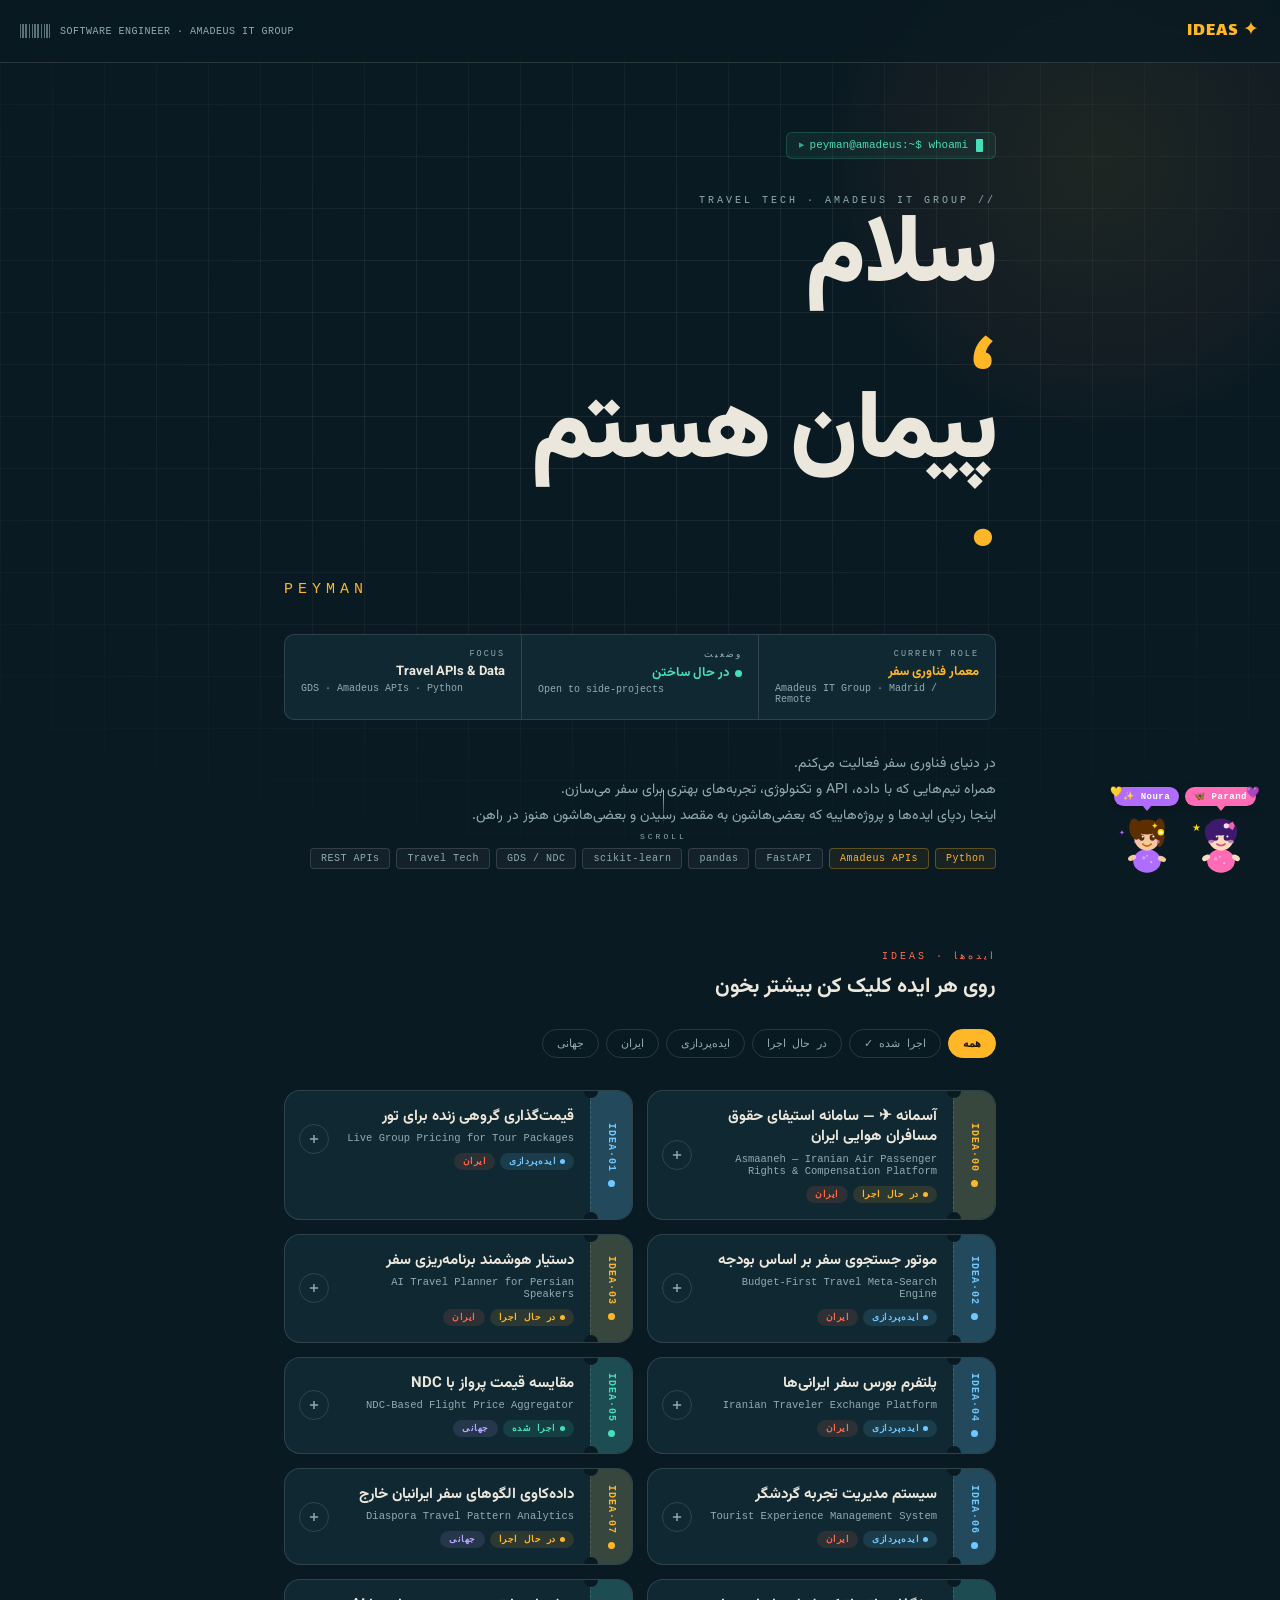
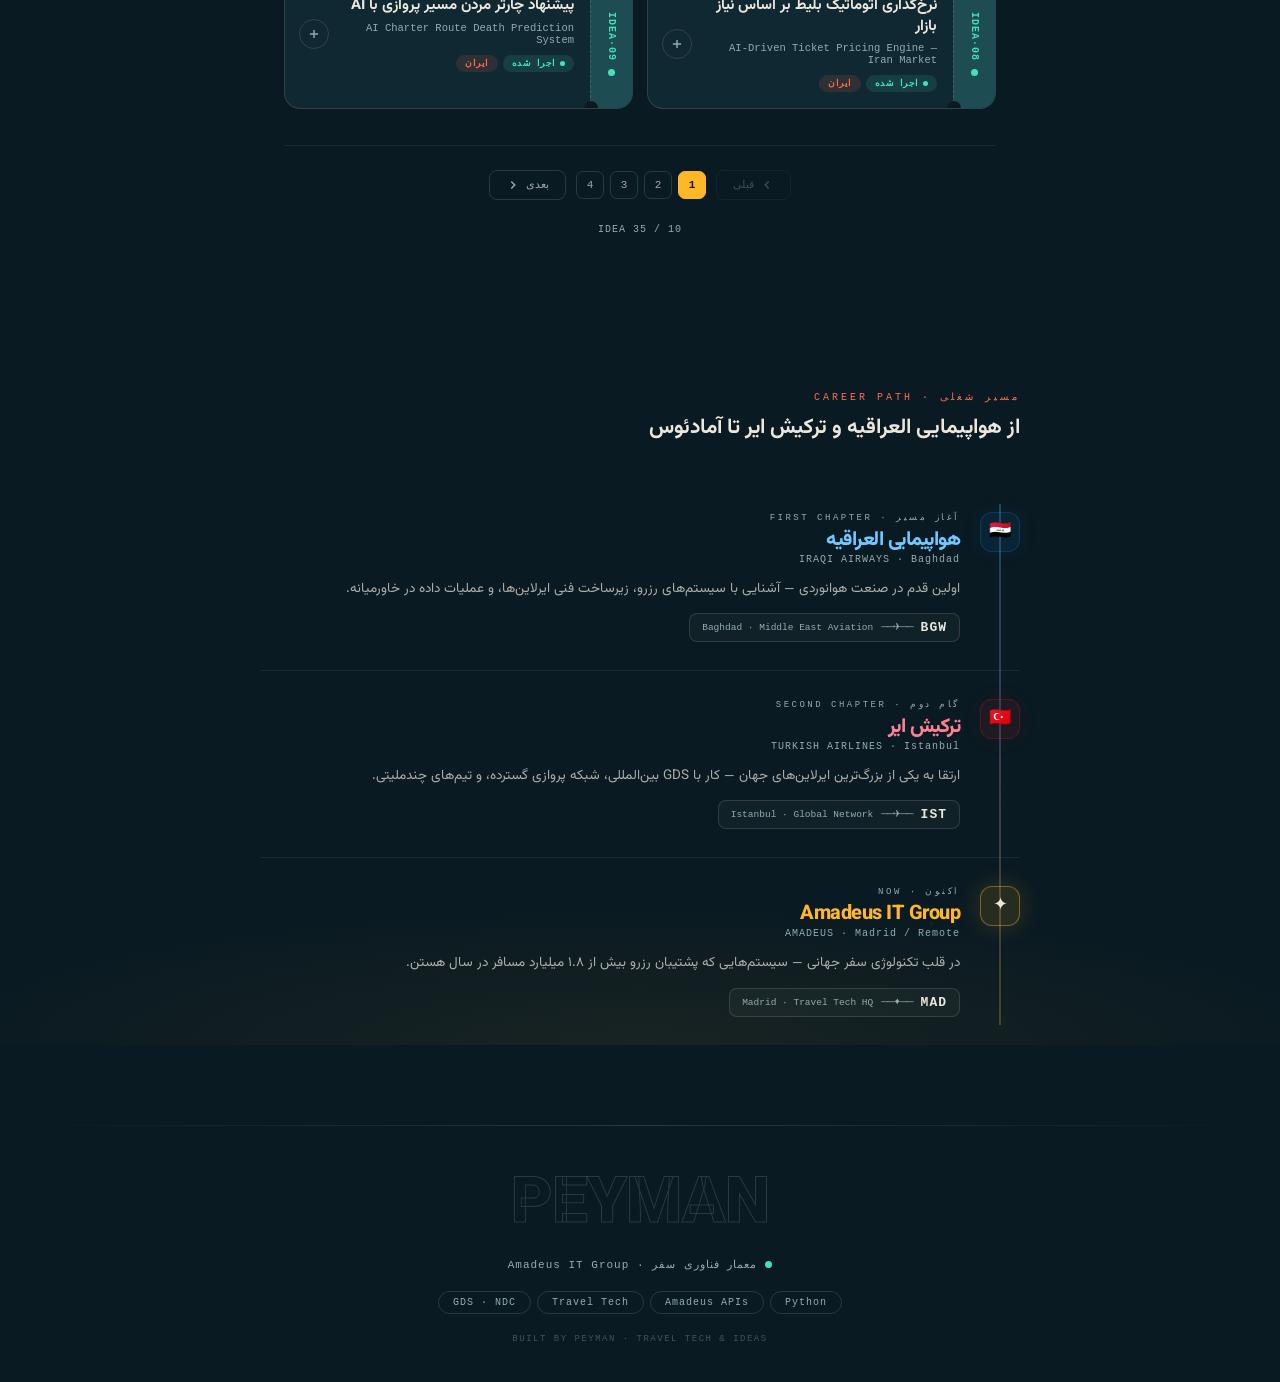
==== index.html @ 19559817 "Update index.html" ====
<!DOCTYPE html>
<html lang="fa" dir="rtl">
<head>
<meta charset="UTF-8">
<meta name="viewport" content="width=device-width, initial-scale=1.0">
<title>سلام ؛ پیمان هستم</title>
<link rel="preconnect" href="https://fonts.bunny.net">
<link href="https://fonts.bunny.net/css?family=vazirmatn:300,400,500,600,700,800,900|lalezar:400|jetbrains-mono:400,500,600,700" rel="stylesheet">
<style>
  *, *::before, *::after { box-sizing: border-box; margin: 0; padding: 0; }

  :root {
    --ink:        #0A1A22;
    --ink-2:      #102832;
    --ink-3:      #163542;
    --paper:      #F2ECDC;
    --paper-ink:  #1C2A22;
    --amber:      #FFB627;
    --coral:      #FF6B4A;
    --mint:       #46E0B8;
    --sky:        #6FC8FF;
    --lavender:   #B9A6FF;
    --text:       #ECE7DC;
    --muted:      #92ABB2;
    --line:       rgba(236,231,220,0.14);
    --line-soft:  rgba(236,231,220,0.07);
  }

  html { scroll-behavior: smooth; }
  body {
    background: var(--ink);
    color: var(--text);
    font-family: 'Vazirmatn', Tahoma, 'Segoe UI', sans-serif;
    min-height: 100vh;
    overflow-x: hidden;
  }
  ::selection { background: var(--amber); color: #1C1300; }
  :focus-visible { outline: 2px solid var(--amber); outline-offset: 3px; border-radius: 4px; }

  .mono { font-family: 'JetBrains Mono', monospace; direction: ltr; unicode-bidi: isolate; }
  .wrap { max-width: 760px; margin: 0 auto; }

  /* NAV */
  nav {
    position: fixed; top: 0; left: 0; right: 0; z-index: 100;
    padding: 16px 20px;
    display: flex; justify-content: space-between; align-items: center;
    background: rgba(10,26,34,0.82);
    backdrop-filter: blur(14px);
    border-bottom: 1px solid var(--line);
  }
  .nav-logo {
    font-family: 'Lalezar', sans-serif; font-size: 19px; letter-spacing: 1px;
    color: var(--amber); display: flex; align-items: center; gap: 8px;
  }
  .nav-right { display: flex; align-items: center; gap: 10px; }
  .nav-role { font-family: 'JetBrains Mono', monospace; font-size: 10px; color: var(--muted); letter-spacing: 0.5px; direction: ltr; }
  .barcode {
    width: 30px; height: 14px;
    background-image: repeating-linear-gradient(90deg,
      var(--muted) 0 1px, transparent 1px 2px,
      var(--muted) 2px 4px, transparent 4px 5px,
      var(--muted) 5px 7px, transparent 7px 9px,
      var(--muted) 9px 10px, transparent 10px 12px);
    opacity: 0.6;
  }

  /* HERO */
  .hero {
    padding: 100px 20px 0; position: relative; overflow: hidden;
    min-height: 100vh; display: flex; align-items: center;
  }
  .hero::before {
    content: ''; position: absolute; inset: 0;
    background-image: linear-gradient(var(--line-soft) 1px, transparent 1px), linear-gradient(90deg, var(--line-soft) 1px, transparent 1px);
    background-size: 52px 52px;
    mask-image: radial-gradient(ellipse 80% 60% at 50% 40%, black 30%, transparent 100%);
    pointer-events: none;
  }
  .hero::after {
    content: ''; position: absolute; top: -120px; right: -100px;
    width: 560px; height: 560px; border-radius: 50%;
    background: radial-gradient(circle, rgba(255,182,39,0.08) 0%, rgba(255,107,74,0.04) 50%, transparent 70%);
    pointer-events: none;
  }
  .hero-inner { position: relative; z-index: 1; width: 100%; padding-bottom: 80px; }

  .hero-terminal {
    display: inline-flex; align-items: center; gap: 8px;
    background: rgba(70,224,184,0.07); border: 1px solid rgba(70,224,184,0.2);
    border-radius: 6px; padding: 6px 12px; margin-bottom: 36px;
    opacity: 0; animation: fade-up 0.4s ease forwards 0.05s;
  }
  .hero-terminal-prompt { font-family: 'JetBrains Mono', monospace; font-size: 11px; color: var(--mint); direction: ltr; display: flex; align-items: center; gap: 6px; }
  .hero-terminal-prompt::before { content: '▶'; font-size: 7px; opacity: 0.7; }
  .hero-terminal-cursor { display: inline-block; width: 7px; height: 13px; background: var(--mint); border-radius: 1px; animation: blink 1s step-end infinite; vertical-align: middle; margin-inline-start: 2px; }

  .hero-name-block { margin-bottom: 10px; }
  .hero-name-label { font-family: 'JetBrains Mono', monospace; font-size: 10px; letter-spacing: 3px; color: var(--muted); text-transform: uppercase; margin-bottom: 8px; opacity: 0; animation: fade-up 0.4s ease forwards 0.1s; }
  .hero-name { font-size: clamp(52px, 14vw, 96px); font-weight: 900; line-height: 0.92; letter-spacing: -2px; color: var(--text); overflow: visible; pointer-events: none; }
  .hero-name-line { display: block; overflow: hidden; pointer-events: none; }
  .hero-name-line span { display: block; opacity: 0; transform: translateY(100%); animation: slide-up 0.65s cubic-bezier(0.16,1,0.3,1) forwards; pointer-events: none; }
  .hero-name-line:nth-child(1) span { animation-delay: 0.18s; }
  .hero-name-en { font-family: 'JetBrains Mono', monospace; font-size: clamp(11px, 2.5vw, 15px); letter-spacing: 5px; color: var(--amber); text-transform: uppercase; direction: ltr; margin-top: 14px; opacity: 0; animation: fade-up 0.5s ease forwards 0.45s; }

  .hero-role-strip {
    display: flex; align-items: stretch; gap: 0; margin: 36px 0 32px;
    border: 1px solid var(--line); border-radius: 10px; background: var(--ink-2); overflow: hidden;
    opacity: 0; animation: fade-up 0.5s ease forwards 0.55s;
  }
  .hero-role-cell { flex: 1; padding: 14px 16px; border-inline-end: 1px solid var(--line); min-width: 0; }
  .hero-role-cell:last-child { border-inline-end: none; }
  .hero-cell-label { font-family: 'JetBrains Mono', monospace; font-size: 8.5px; letter-spacing: 2px; color: var(--muted); text-transform: uppercase; margin-bottom: 5px; }
  .hero-cell-value { font-size: 13px; font-weight: 700; color: var(--text); line-height: 1.3; }
  .hero-cell-value.amber { color: var(--amber); }
  .hero-cell-value.mint { color: var(--mint); display: flex; align-items: center; gap: 6px; }
  .hero-cell-sub { font-family: 'JetBrains Mono', monospace; font-size: 10px; color: var(--muted); margin-top: 2px; direction: ltr; }

  .status-dot-live { display: inline-block; width: 7px; height: 7px; border-radius: 50%; background: var(--mint); flex-shrink: 0; }
  .status-dot-pulse { animation: blink 1.3s ease infinite; }

  .hero-bottom-row { display: flex; align-items: flex-end; gap: 20px; flex-wrap: wrap; opacity: 0; animation: fade-up 0.5s ease forwards 0.7s; }
  .hero-desc { flex: 1; min-width: 200px; font-size: 14px; color: var(--muted); line-height: 1.85; }
  .hero-desc strong { color: var(--text); font-weight: 600; }

  .hero-chips { display: flex; flex-wrap: wrap; gap: 6px; margin-top: 18px; opacity: 0; animation: fade-up 0.5s ease forwards 0.85s; }
  .hero-chip { font-family: 'JetBrains Mono', monospace; font-size: 10px; padding: 4px 10px; border-radius: 4px; background: rgba(255,255,255,0.04); border: 1px solid var(--line); color: var(--muted); letter-spacing: 0.5px; transition: border-color 0.2s, color 0.2s; }
  .hero-chip:hover { border-color: var(--amber); color: var(--amber); }
  .hero-chip.hi { border-color: rgba(255,182,39,0.3); color: var(--amber); background: rgba(255,182,39,0.06); }

  .hero-scroll-hint { position: absolute; bottom: 28px; left: 50%; transform: translateX(-50%); display: flex; flex-direction: column; align-items: center; gap: 6px; opacity: 0; animation: fade-up 0.5s ease forwards 1.1s; }
  .hero-scroll-line { width: 1px; height: 36px; background: linear-gradient(180deg, var(--amber), transparent); animation: scroll-pulse 2s ease infinite; }
  @keyframes scroll-pulse { 0%, 100% { opacity: 0.3; transform: scaleY(1); } 50% { opacity: 1; transform: scaleY(1.1); } }
  .hero-scroll-label { font-family: 'JetBrains Mono', monospace; font-size: 8px; letter-spacing: 3px; color: var(--muted); writing-mode: horizontal-tb; text-transform: uppercase; }

  @keyframes slide-up { to { opacity: 1; transform: translateY(0); } }
  @keyframes fade-up { from { opacity: 0; transform: translateY(10px); } to { opacity: 1; transform: translateY(0); } }
  @keyframes blink { 0%,100% { opacity: 1; } 50% { opacity: 0.25; } }

  /* PARAND & NOURA CHARACTERS */
  .girls-row {
    display: inline-flex; align-items: flex-end; gap: 6px;
    position: fixed;
    top: 70px; left: 24px;
    pointer-events: all;
    z-index: 200;
  }
  .girl-char {
    display: flex; flex-direction: column; align-items: center;
    position: relative; cursor: pointer; user-select: none;
    pointer-events: all;
  }
  .girl-name-tag {
    font-family: 'JetBrains Mono', monospace; font-size: 9px; font-weight: 700;
    color: #fff; padding: 4px 9px; border-radius: 12px;
    margin-bottom: 6px; letter-spacing: 0.5px;
    position: relative; white-space: nowrap;
    opacity: 1;
    box-shadow: 0 2px 8px rgba(0,0,0,0.25);
  }
  /* tail of bubble */
  .girl-name-tag::after {
    content: ''; position: absolute; bottom: -5px; left: 50%; transform: translateX(-50%);
    border-left: 5px solid transparent;
    border-right: 5px solid transparent;
  }
  .girl-char.parand .girl-name-tag { background: #FF6BB5; }
  .girl-char.parand .girl-name-tag::after { border-top: 6px solid #FF6BB5; }
  .girl-char.noura .girl-name-tag { background: #B06BFF; }
  .girl-char.noura .girl-name-tag::after { border-top: 6px solid #B06BFF; }

  .girl-svg { width: 64px; height: 64px; }

  /* Parand bounces gently */
  @keyframes parand-bounce {
    0%,100% { transform: translateY(0) rotate(-2deg); }
    50% { transform: translateY(-6px) rotate(2deg); }
  }
  /* Noura sways */
  @keyframes noura-sway {
    0%,100% { transform: translateY(0) rotate(2deg); }
    50% { transform: translateY(-4px) rotate(-3deg); }
  }
  /* hair ribbon wiggle */
  @keyframes ribbon-wave {
    0%,100% { transform: rotate(-5deg); }
    50% { transform: rotate(8deg); }
  }
  /* star twinkle */
  @keyframes star-pop {
    0%,100% { opacity: 0.6; transform: scale(1); }
    50% { opacity: 1; transform: scale(1.4); }
  }
  /* heart float */
  @keyframes heart-float {
    0% { opacity: 0; transform: translateY(0) scale(0.5); }
    40% { opacity: 1; transform: translateY(-14px) scale(1); }
    100% { opacity: 0; transform: translateY(-26px) scale(0.7); }
  }

  .parand-body { animation: parand-bounce 2.2s ease-in-out infinite; }
  .noura-body { animation: noura-sway 2.8s ease-in-out infinite 0.4s; }
  .girl-ribbon { transform-origin: 50% 100%; animation: ribbon-wave 1.8s ease-in-out infinite; }
  .girl-star { animation: star-pop 1.6s ease-in-out infinite; }
  .girl-star2 { animation: star-pop 1.6s ease-in-out infinite 0.8s; }

  .heart-float {
    position: absolute; top: -2px; right: -4px;
    font-size: 11px; animation: heart-float 2.5s ease-in-out infinite;
    pointer-events: none;
  }
  .heart-float2 {
    position: absolute; top: -2px; left: -4px;
    font-size: 10px; animation: heart-float 2.5s ease-in-out infinite 1.2s;
    pointer-events: none;
  }

  /* IDEAS SECTION */
  .ideas-section { padding: 50px 20px 70px; }
  .section-header { margin-bottom: 26px; }
  .section-eyebrow { font-family: 'JetBrains Mono', monospace; font-size: 10px; letter-spacing: 3px; color: var(--coral); text-transform: uppercase; margin-bottom: 8px; }
  .section-title { font-size: 21px; font-weight: 700; }

  .filter-tabs { display: flex; gap: 7px; margin-bottom: 26px; overflow-x: auto; padding-bottom: 6px; scrollbar-width: none; }
  .filter-tabs::-webkit-scrollbar { display: none; }
  .filter-tab { font-family: 'JetBrains Mono', monospace; font-size: 11px; padding: 7px 14px; border-radius: 100px; border: 1px solid var(--line); color: var(--muted); background: transparent; cursor: pointer; white-space: nowrap; transition: all 0.2s ease; }
  .filter-tab:hover { border-color: var(--amber); color: var(--text); }
  .filter-tab.active { background: var(--amber); border-color: var(--amber); color: #1C1300; font-weight: 600; }
  .filter-tab[data-filter="live"].active { background: var(--mint); border-color: var(--mint); color: #06251D; }
  .filter-tab[data-filter="wip"].active { background: var(--amber); border-color: var(--amber); color: #1C1300; }
  .filter-tab[data-filter="idea"].active { background: var(--sky); border-color: var(--sky); color: #07212F; }
  .filter-tab[data-filter="iran"].active { background: var(--coral); border-color: var(--coral); color: #2A0D04; }
  .filter-tab[data-filter="global"].active { background: var(--lavender); border-color: var(--lavender); color: #1C1233; }

  .ideas-list { display: flex; flex-direction: column; gap: 14px; }

  /* Boarding-pass idea card */
  .idea-card {
    --status-color: var(--sky);
    display: flex; background: var(--ink-2); border: 1px solid var(--line);
    border-radius: 16px; overflow: hidden;
    transition: border-color 0.25s ease, transform 0.25s ease, box-shadow 0.25s ease;
  }
  .idea-card[data-status="live"] { --status-color: var(--mint); }
  .idea-card[data-status="wip"]  { --status-color: var(--amber); }
  .idea-card[data-status="idea"] { --status-color: var(--sky); }
  .idea-card:hover { border-color: var(--status-color); transform: translateY(-2px); box-shadow: 0 10px 28px -14px rgba(0,0,0,0.55); }
  .idea-card.open { border-color: var(--status-color); }

  .idea-stub {
    flex: 0 0 42px;
    background: color-mix(in srgb, var(--status-color) 14%, var(--ink-3));
    display: flex; flex-direction: column; align-items: center; justify-content: center; gap: 8px;
    position: relative; border-inline-end: 1px dashed var(--line);
  }
  .idea-stub::before, .idea-stub::after {
    content: ""; position: absolute; inset-inline-end: -7px; width: 14px; height: 14px;
    background: var(--ink); border-radius: 50%;
  }
  .idea-stub::before { top: -7px; }
  .idea-stub::after { bottom: -7px; }
  .stub-code { font-family: 'JetBrains Mono', monospace; font-size: 10px; font-weight: 600; color: var(--status-color); writing-mode: vertical-rl; text-orientation: mixed; letter-spacing: 1px; }
  .stub-dot { width: 7px; height: 7px; border-radius: 50%; background: var(--status-color); flex-shrink: 0; }
  .stub-dot.pulse { animation: blink 1.2s ease infinite; }

  .idea-main { flex: 1; min-width: 0; }
  .idea-header { padding: 16px 16px 16px 14px; display: flex; align-items: center; gap: 12px; cursor: pointer; user-select: none; }
  .idea-meta { flex: 1; min-width: 0; }
  .idea-title { font-size: 15px; font-weight: 700; line-height: 1.35; margin-bottom: 5px; }
  .idea-title-en { font-family: 'JetBrains Mono', monospace; font-size: 10.5px; color: var(--muted); }
  .idea-badges { display: flex; flex-wrap: wrap; gap: 5px; margin-top: 9px; }

  .badge { display: inline-flex; align-items: center; gap: 4px; font-family: 'JetBrains Mono', monospace; font-size: 9px; letter-spacing: 0.5px; padding: 3px 9px; border-radius: 100px; font-weight: 600; text-transform: uppercase; }
  .badge-dot { width: 5px; height: 5px; border-radius: 50%; display: inline-block; }
  .badge-live { background: rgba(70,224,184,0.12); color: var(--mint); }
  .badge-live .badge-dot { background: var(--mint); }
  .badge-wip { background: rgba(255,182,39,0.12); color: var(--amber); }
  .badge-wip .badge-dot { background: var(--amber); animation: blink 1s ease infinite; }
  .badge-idea { background: rgba(111,200,255,0.12); color: var(--sky); }
  .badge-idea .badge-dot { background: var(--sky); }
  .badge-iran { background: rgba(255,107,74,0.12); color: var(--coral); }
  .badge-global { background: rgba(185,166,255,0.12); color: var(--lavender); }
  .badge-amadeus { background: rgba(255,182,39,0.12); color: var(--amber); }
  .badge-turkish { background: rgba(255,128,149,0.12); color: #FF8095; }
  .badge-research { background: rgba(70,224,184,0.10); color: var(--mint); }

  .idea-toggle { width: 30px; height: 30px; border-radius: 50%; border: 1px solid var(--line); display: flex; align-items: center; justify-content: center; flex-shrink: 0; transition: all 0.3s ease; color: var(--muted); }
  .idea-card.open .idea-toggle { background: var(--status-color); border-color: var(--status-color); color: #0A1A22; transform: rotate(45deg); }
  .idea-toggle svg { width: 14px; height: 14px; }

  .idea-body { display: grid; grid-template-rows: 0fr; transition: grid-template-rows 0.4s cubic-bezier(0.16,1,0.3,1); }
  .idea-body.open { grid-template-rows: 1fr; }
  .idea-body-inner { overflow: hidden; min-height: 0; padding: 0 16px 0 14px; }
  .idea-body.open .idea-body-inner { padding-bottom: 20px; padding-top: 16px; border-top: 1px solid var(--line-soft); }
  .idea-body-text { font-size: 13.5px; line-height: 1.85; color: rgba(236,231,220,0.82); margin-bottom: 13px; }
  .idea-body-en { font-family: 'JetBrains Mono', monospace; font-size: 11.5px; color: var(--muted); line-height: 1.7; padding-top: 12px; border-top: 1px solid var(--line-soft); direction: ltr; text-align: left; }

  /* PAGINATION */
  .pagination-wrap {
    display: flex; align-items: center; justify-content: center;
    gap: 10px; margin-top: 36px; padding-top: 24px;
    border-top: 1px solid var(--line-soft);
  }
  .page-info {
    font-family: 'JetBrains Mono', monospace; font-size: 11px; color: var(--muted);
    padding: 0 8px;
  }
  .page-btn {
    font-family: 'JetBrains Mono', monospace; font-size: 11px;
    padding: 7px 16px; border-radius: 8px; border: 1px solid var(--line);
    color: var(--muted); background: transparent; cursor: pointer;
    transition: all 0.2s ease; display: flex; align-items: center; gap: 6px;
  }
  .page-btn:hover:not(:disabled) { border-color: var(--amber); color: var(--amber); }
  .page-btn:disabled { opacity: 0.35; cursor: not-allowed; }
  .page-dots {
    display: flex; gap: 6px; align-items: center;
  }
  .page-dot {
    width: 28px; height: 28px; border-radius: 7px; border: 1px solid var(--line);
    background: transparent; color: var(--muted);
    font-family: 'JetBrains Mono', monospace; font-size: 11px;
    cursor: pointer; transition: all 0.2s ease; display: flex; align-items: center; justify-content: center;
  }
  .page-dot:hover { border-color: var(--amber); color: var(--amber); }
  .page-dot.active { background: var(--amber); border-color: var(--amber); color: #1C1300; font-weight: 700; }

  /* AMADEUS TEAM BANNER */
  .amadeus-team-banner { margin: 26px 0 0; opacity: 0; animation: fade-up 0.6s ease forwards 0.45s; }
  .amadeus-team-inner {
    display: flex; align-items: center; gap: 14px;
    background: linear-gradient(135deg, rgba(255,182,39,0.08) 0%, rgba(255,107,74,0.06) 100%);
    border: 1px solid rgba(255,182,39,0.35); border-radius: 14px; padding: 14px 18px;
    position: relative; overflow: hidden;
  }
  .amadeus-team-inner::before { content: ''; position: absolute; left: 0; top: 0; bottom: 0; width: 4px; background: linear-gradient(180deg, var(--amber) 0%, var(--coral) 100%); border-radius: 4px 0 0 4px; }
  .amadeus-team-inner::after { content: 'AMADEUS'; position: absolute; left: 50%; top: 50%; transform: translate(-50%,-50%); font-family: 'JetBrains Mono', monospace; font-size: 52px; font-weight: 700; letter-spacing: 8px; color: rgba(255,182,39,0.04); pointer-events: none; white-space: nowrap; }
  .amadeus-logo-mark { width: 38px; height: 38px; flex-shrink: 0; background: linear-gradient(135deg, var(--amber), var(--coral)); border-radius: 10px; display: flex; align-items: center; justify-content: center; font-family: 'JetBrains Mono', monospace; font-size: 14px; font-weight: 700; color: #1C1300; box-shadow: 0 4px 14px rgba(255,182,39,0.3); position: relative; z-index: 1; }
  .amadeus-team-text { flex: 1; position: relative; z-index: 1; }
  .amadeus-team-label { font-family: 'JetBrains Mono', monospace; font-size: 9px; letter-spacing: 2.5px; color: var(--amber); text-transform: uppercase; margin-bottom: 3px; }
  .amadeus-team-title { font-size: 14.5px; font-weight: 700; color: var(--text); line-height: 1.3; }
  .amadeus-team-subtitle { font-size: 11.5px; color: var(--muted); margin-top: 2px; line-height: 1.5; }
  .amadeus-team-pill { flex-shrink: 0; position: relative; z-index: 1; display: inline-flex; align-items: center; gap: 5px; background: rgba(255,182,39,0.12); border: 1px solid rgba(255,182,39,0.3); border-radius: 100px; padding: 5px 12px; font-family: 'JetBrains Mono', monospace; font-size: 9.5px; font-weight: 600; color: var(--amber); letter-spacing: 0.5px; }
  .amadeus-team-pill-dot { width: 6px; height: 6px; border-radius: 50%; background: var(--mint); animation: blink 1.4s ease infinite; }

  /* CAREER SECTION */
  .career-section { padding: 80px 20px 0; position: relative; overflow: hidden; }
  .career-section::before { content: ''; position: absolute; bottom: 0; left: -100px; right: -100px; height: 400px; background: radial-gradient(ellipse 70% 50% at 50% 100%, rgba(255,182,39,0.06) 0%, transparent 70%); pointer-events: none; }
  .career-flights { display: flex; flex-direction: column; gap: 0; position: relative; margin-top: 40px; }
  .career-flights::before { content: ''; position: absolute; right: 19px; top: 20px; bottom: 20px; width: 2px; background: linear-gradient(180deg, var(--sky) 0%, var(--lavender) 40%, var(--amber) 100%); opacity: 0.25; }
  .flight-card { display: flex; gap: 20px; align-items: flex-start; padding: 28px 0; border-bottom: 1px solid var(--line-soft); opacity: 0; transform: translateX(20px); transition: opacity 0.6s ease, transform 0.6s ease; }
  .flight-card.visible { opacity: 1; transform: translateX(0); }
  .flight-card:last-child { border-bottom: none; }
  .flight-node { width: 40px; height: 40px; border-radius: 12px; flex-shrink: 0; display: flex; align-items: center; justify-content: center; font-size: 18px; position: relative; z-index: 1; }
  .fn-iraqi { background: rgba(0,130,220,0.1); border: 1.5px solid rgba(0,130,220,0.25); box-shadow: 0 0 20px rgba(0,130,220,0.08); }
  .fn-turkish { background: rgba(210,30,45,0.1); border: 1.5px solid rgba(210,30,45,0.25); box-shadow: 0 0 20px rgba(210,30,45,0.08); }
  .fn-amadeus { background: rgba(255,182,39,0.12); border: 1.5px solid rgba(255,182,39,0.4); box-shadow: 0 0 24px rgba(255,182,39,0.18); animation: pulse-glow 2.5s ease infinite; }
  @keyframes pulse-glow { 0%, 100% { box-shadow: 0 0 24px rgba(255,182,39,0.18); } 50% { box-shadow: 0 0 36px rgba(255,182,39,0.35); } }
  .flight-content { flex: 1; min-width: 0; }
  .flight-phase { font-family: 'JetBrains Mono', monospace; font-size: 9px; letter-spacing: 2.5px; color: var(--muted); text-transform: uppercase; margin-bottom: 6px; }
  .flight-company { font-size: 20px; font-weight: 800; line-height: 1.1; margin-bottom: 3px; letter-spacing: -0.5px; }
  .fc-iraqi { color: var(--sky); }
  .fc-turkish { color: #FF8095; }
  .fc-amadeus { color: var(--amber); }
  .flight-company-en { font-family: 'JetBrains Mono', monospace; font-size: 10px; color: var(--muted); letter-spacing: 1px; margin-bottom: 12px; }
  .flight-desc { font-size: 13.5px; color: rgba(236,231,220,0.72); line-height: 1.8; margin-bottom: 12px; }
  .flight-route { display: inline-flex; align-items: center; gap: 8px; background: rgba(255,255,255,0.03); border: 1px solid var(--line); border-radius: 8px; padding: 6px 12px; }
  .fr-code { font-family: 'JetBrains Mono', monospace; font-size: 13px; font-weight: 700; color: var(--text); letter-spacing: 1px; }
  .fr-sep { font-size: 10px; color: var(--muted); direction: ltr; letter-spacing: -1px; }
  .fr-label { font-family: 'JetBrains Mono', monospace; font-size: 9.5px; color: var(--muted); }

  /* FOOTER */
  footer { margin-top: 80px; padding: 0 20px 0; position: relative; overflow: hidden; }
  .footer-divider { height: 1px; background: linear-gradient(90deg, transparent, var(--line), transparent); margin-bottom: 48px; }
  .footer-inner { display: flex; flex-direction: column; align-items: center; gap: 20px; padding-bottom: 48px; }
  .footer-name { font-size: clamp(36px, 10vw, 64px); font-weight: 900; letter-spacing: -1px; color: transparent; -webkit-text-stroke: 1px rgba(236,231,220,0.15); line-height: 1; user-select: none; }
  .footer-status { display: flex; align-items: center; gap: 8px; font-family: 'JetBrains Mono', monospace; font-size: 11px; color: var(--muted); letter-spacing: 1px; }
  .footer-links { display: flex; gap: 6px; flex-wrap: wrap; justify-content: center; }
  .footer-link { font-family: 'JetBrains Mono', monospace; font-size: 10px; padding: 5px 14px; border-radius: 100px; border: 1px solid var(--line); color: var(--muted); text-decoration: none; letter-spacing: 1px; transition: border-color 0.2s, color 0.2s; }
  .footer-link:hover { border-color: var(--amber); color: var(--amber); }
  .footer-copy { font-family: 'JetBrains Mono', monospace; font-size: 9px; color: rgba(146,171,178,0.4); letter-spacing: 1.5px; text-transform: uppercase; }

  @keyframes pulse-ring { 0% { transform: scale(1); opacity: 0.7; } 70% { transform: scale(1.18); opacity: 0; } 100% { transform: scale(1.18); opacity: 0; } }

  @media (prefers-reduced-motion: reduce) { *, *::before, *::after { animation-duration: 0.01ms !important; animation-iteration-count: 1 !important; } }

  @media (min-width: 760px) {
    .hero, .ideas-section { padding-left: 0; padding-right: 0; }
    .hero { padding: 100px 0 0; }
    .hero .wrap, .ideas-section .wrap { padding: 0 24px; }
    .ideas-list { display: grid; grid-template-columns: 1fr 1fr; gap: 14px; }
    .hero-role-strip { flex-direction: row; }
  }
</style>
</head>
<body>

<nav>
  <div class="nav-logo">✦ IDEAS</div>
  <div class="nav-right">
    <span class="nav-role">SOFTWARE ENGINEER · AMADEUS IT GROUP</span>
    <span class="barcode"></span>
  </div>
</nav>

<section class="hero">
  <div class="wrap hero-inner">
    <div class="hero-terminal">
      <span class="hero-terminal-prompt">peyman@amadeus:~$ whoami<span class="hero-terminal-cursor"></span></span>
    </div>
    <span class="girls-row" style="position:fixed; bottom:24px; right:24px; z-index:200; pointer-events:all;">
          <!-- Parand -->
          <span class="girl-char parand" onclick="openGirlBox('parand')" style="cursor:pointer;">
            <span class="girl-name-tag">Parand 🦋</span>
            <span class="heart-float">💜</span>
            <svg class="girl-svg parand-body" viewBox="0 0 54 60" fill="none" xmlns="http://www.w3.org/2000/svg">
              <ellipse cx="27" cy="46" rx="13" ry="11" fill="#FF6BB5"/>
              <circle cx="22" cy="44" r="1.5" fill="#FFB3D9" opacity="0.8"/>
              <circle cx="30" cy="48" r="1" fill="#FFD6EC" opacity="0.7"/>
              <circle cx="26" cy="42" r="1" fill="#FFD6EC" opacity="0.6"/>
              <ellipse cx="13" cy="43" rx="4" ry="2.5" fill="#FFDABC" transform="rotate(-30 13 43)"/>
              <ellipse cx="41" cy="43" rx="4" ry="2.5" fill="#FFDABC" transform="rotate(30 41 43)"/>
              <rect x="24" y="30" width="6" height="6" rx="3" fill="#FFDABC"/>
              <circle cx="27" cy="24" r="12" fill="#FFDABC"/>
              <ellipse cx="27" cy="14" rx="12" ry="8" fill="#3D1A6E"/>
              <ellipse cx="17" cy="20" rx="5" ry="9" fill="#3D1A6E" transform="rotate(-10 17 20)"/>
              <ellipse cx="37" cy="20" rx="5" ry="9" fill="#3D1A6E" transform="rotate(10 37 20)"/>
              <g class="girl-ribbon" transform-origin="32 13">
                <polygon points="32,13 38,9 40,13 38,17" fill="#FF6BB5" opacity="0.9"/>
                <circle cx="32" cy="13" r="2.5" fill="#FFD6EC"/>
              </g>
              <ellipse cx="22" cy="24" rx="2.5" ry="3" fill="#3D1A6E"/>
              <ellipse cx="32" cy="24" rx="2.5" ry="3" fill="#3D1A6E"/>
              <circle cx="23" cy="23" r="1" fill="white"/>
              <circle cx="33" cy="23" r="1" fill="white"/>
              <ellipse cx="18" cy="28" rx="3" ry="2" fill="#FFB3D9" opacity="0.6"/>
              <ellipse cx="36" cy="28" rx="3" ry="2" fill="#FFB3D9" opacity="0.6"/>
              <path d="M23 30 Q27 33 31 30" stroke="#D4547A" stroke-width="1.5" stroke-linecap="round" fill="none"/>
              <text class="girl-star" x="8" y="18" font-size="9" fill="#FFD700">★</text>
            </svg>
          </span>
          <!-- Noura -->
          <span class="girl-char noura" onclick="openGirlBox('noura')" style="cursor:pointer;">
            <span class="girl-name-tag">Noura ✨</span>
            <span class="heart-float2">💛</span>
            <svg class="girl-svg noura-body" viewBox="0 0 54 60" fill="none" xmlns="http://www.w3.org/2000/svg">
              <ellipse cx="27" cy="46" rx="13" ry="11" fill="#B06BFF"/>
              <circle cx="24" cy="43" r="1.5" fill="#D4B0FF" opacity="0.8"/>
              <circle cx="31" cy="47" r="1" fill="#EAD6FF" opacity="0.7"/>
              <circle cx="27" cy="41" r="1" fill="#EAD6FF" opacity="0.6"/>
              <ellipse cx="13" cy="43" rx="4" ry="2.5" fill="#F5C9A0" transform="rotate(-25 13 43)"/>
              <ellipse cx="41" cy="44" rx="4" ry="2.5" fill="#F5C9A0" transform="rotate(25 41 44)"/>
              <rect x="24" y="30" width="6" height="6" rx="3" fill="#F5C9A0"/>
              <circle cx="27" cy="24" r="12" fill="#F5C9A0"/>
              <ellipse cx="27" cy="14" rx="12" ry="7" fill="#5C2E00"/>
              <ellipse cx="16" cy="16" rx="5.5" ry="10" fill="#5C2E00" transform="rotate(-8 16 16)"/>
              <ellipse cx="38" cy="16" rx="5.5" ry="10" fill="#5C2E00" transform="rotate(8 38 16)"/>
              <ellipse cx="40" cy="26" rx="3" ry="7" fill="#5C2E00" transform="rotate(15 40 26)"/>
              <circle cx="40" cy="19" r="3" fill="#FFD700"/>
              <circle cx="40" cy="19" r="1.5" fill="#FFF"/>
              <ellipse cx="22" cy="24" rx="2.5" ry="3" fill="#5C2E00"/>
              <ellipse cx="32" cy="24" rx="2.5" ry="3" fill="#5C2E00"/>
              <circle cx="23" cy="23" r="1" fill="white"/>
              <circle cx="33" cy="23" r="1" fill="white"/>
              <ellipse cx="18" cy="28" rx="3" ry="2" fill="#FFB3D9" opacity="0.5"/>
              <ellipse cx="36" cy="28" rx="3" ry="2" fill="#FFB3D9" opacity="0.5"/>
              <path d="M23 30 Q27 34 31 30" stroke="#C06000" stroke-width="1.5" stroke-linecap="round" fill="none"/>
              <text class="girl-star2" x="38" y="16" font-size="8" fill="#FFD700">✦</text>
              <text class="girl-star" x="6" y="22" font-size="7" fill="#B06BFF">✦</text>
            </svg>
          </span>
        </span>
      <div class="hero-name-block">
      <div class="hero-name-label">// travel tech · amadeus it group</div>
      <div class="hero-name" style="position:relative;">
        <span class="hero-name-line"><span>سلام<span style="color: var(--amber);">،</span></span></span>
        <span class="hero-name-line"><span>پیمان هستم<span style="color: var(--amber);">.</span></span></span>
      </div>
      <div class="hero-name-en">PEYMAN</div>
    </div>
    <div class="hero-role-strip">
      <div class="hero-role-cell">
        <div class="hero-cell-label">Current Role</div>
        <div class="hero-cell-value amber">معمار فناوری سفر</div>
        <div class="hero-cell-sub">Amadeus IT Group · Madrid / Remote</div>
      </div>
      <div class="hero-role-cell">
        <div class="hero-cell-label">وضعیت</div>
        <div class="hero-cell-value mint"><span class="status-dot-live status-dot-pulse"></span>در حال ساختن</div>
        <div class="hero-cell-sub">Open to side-projects</div>
      </div>
      <div class="hero-role-cell">
        <div class="hero-cell-label">Focus</div>
        <div class="hero-cell-value">Travel APIs &amp; Data</div>
        <div class="hero-cell-sub">GDS · Amadeus APIs · Python</div>
      </div>
    </div>
    <div class="hero-bottom-row">
      <p class="hero-desc">
در دنیای فناوری سفر فعالیت می‌کنم.<br>
همراه تیم‌هایی که با داده، API و تکنولوژی، تجربه‌های بهتری برای سفر می‌سازن.<br>
اینجا ردپای ایده‌ها و پروژه‌هاییه که بعضی‌هاشون به مقصد رسیدن و بعضی‌هاشون هنوز در راهن.
      </p>
    </div>
    <div class="hero-chips">
      <span class="hero-chip hi">Python</span>
      <span class="hero-chip hi">Amadeus APIs</span>
      <span class="hero-chip">FastAPI</span>
      <span class="hero-chip">pandas</span>
      <span class="hero-chip">scikit-learn</span>
      <span class="hero-chip">GDS / NDC</span>
      <span class="hero-chip">Travel Tech</span>
      <span class="hero-chip">REST APIs</span>
    </div>
    <div class="hero-scroll-hint">
      <div class="hero-scroll-line"></div>
      <span class="hero-scroll-label">scroll</span>
    </div>
  </div>
</section>

<section class="ideas-section">
  <div class="wrap">
    <div class="section-header">
      <div class="section-eyebrow">ایده‌ها · Ideas</div>
      <h2 class="section-title">روی هر ایده کلیک کن بیشتر بخون</h2>
    </div>

    <div class="filter-tabs">
      <button class="filter-tab active" data-filter="all" onclick="filterIdeas('all', this)">همه</button>
      <button class="filter-tab" data-filter="live" onclick="filterIdeas('live', this)">اجرا شده ✓</button>
      <button class="filter-tab" data-filter="wip" onclick="filterIdeas('wip', this)">در حال اجرا</button>
      <button class="filter-tab" data-filter="idea" onclick="filterIdeas('idea', this)">ایده‌پردازی</button>
      <button class="filter-tab" data-filter="iran" onclick="filterIdeas('iran', this)">ایران</button>
      <button class="filter-tab" data-filter="global" onclick="filterIdeas('global', this)">جهانی</button>
    </div>

    <div class="ideas-list" id="ideas-list">
      <!-- PAGE 1 -->

      <div class="idea-card" data-status="wip" data-geo="iran" data-page="1">
        <div class="idea-stub"><span class="stub-code mono">IDEA·00</span><span class="stub-dot pulse"></span></div>
        <div class="idea-main">
          <div class="idea-header" onclick="toggleCard(this.parentElement.parentElement)">
            <div class="idea-meta">
              <div class="idea-title">آسمانه ✈ — سامانه استیفای حقوق مسافران هوایی ایران</div>
              <div class="idea-title-en">Asmaaneh — Iranian Air Passenger Rights &amp; Compensation Platform</div>
              <div class="idea-badges">
                <span class="badge badge-wip"><span class="badge-dot"></span>در حال اجرا</span>
                <span class="badge badge-iran">ایران</span>
              </div>
            </div>
            <div class="idea-toggle"><svg viewBox="0 0 24 24" fill="none" stroke="currentColor" stroke-width="2.5"><line x1="12" y1="5" x2="12" y2="19"/><line x1="5" y1="12" x2="19" y2="12"/></svg></div>
          </div>
          <div class="idea-body"><div class="idea-body-inner">
            <p class="idea-body-text">هر ساله میلیون‌ها مسافر ایرانی به دلیل تأخیر، لغو پرواز یا ممانعت از پرواز، حق قانونی دارند غرامت دریافت کنند — اما اغلب از این حق بی‌خبرند یا توان پیگیری اداری ندارند. آسمانه اولین سامانه‌ی تخصصی احقاق حقوق مسافران هوایی ایران است: مسافر شماره پرواز، تاریخ و مدت تأخیر را وارد می‌کند؛ سامانه طبق منشور حقوق مسافران ایران (مصوب ۱۴۰۱) میزان غرامت قابل مطالبه را محاسبه می‌کند — تأخیر ۲ تا ۵ ساعت: ۳۰٪ قیمت بلیت، بیش از ۵ ساعت: ۱۰۰٪، لغو پرواز: ۱۰۰٪ + اسکان. تیم حقوقی آسمانه کل فرآیند مذاکره و پیگیری با ایرلاین را به عهده می‌گیرد؛ کارمزد تنها در صورت موفقیت و از محل همان غرامت کسر می‌شود. الهام گرفته از مدل جهانی AirHelp — اما کاملاً بومی، با قوانین ایران، و ساخته‌شده برای بازاری که هنوز هیچ بازیگری در آن نیست. موکاپ سایت کامل طراحی شده و در مرحله ساخت MVP است.</p>
            <p class="idea-body-en">Asmaaneh ("sky" in Persian) is Iran's first dedicated air passenger rights and compensation recovery platform — a localized equivalent of AirHelp built specifically for the Iranian aviation market, where millions of passengers annually forfeit compensation they're legally entitled to due to lack of awareness and bureaucratic friction.

Core mechanic: passenger enters flight number, date, and delay duration; the platform computes claimable compensation under Iran's Air Passenger Rights Charter (approved 1401/2022): 2–5hr delay → 30% of base fare; 5hr+ delay → 100%; flight cancellation → 100% refund + hotel + ground transport. Platform handles all document prep and negotiation with the airline. Fee model: success-only commission — zero upfront cost to passenger.

Technical stack: Django REST + React (RTL, Persian-first) + Celery + PostgreSQL + Kavenegar SMS. Case state machine: intake → document collection → airline negotiation → legal escalation → payout. Legal escalation: partner law firm files formal complaint with the Civil Aviation Organization if airline refuses.

Market gap: AirHelp does not operate in Iran. No domestic competitor exists. 50M+ domestic passenger trips annually, chronically high delay rates. Claim window: up to 6 months post-flight. Status: UI/UX mockup complete, MVP in development.</p>
          </div></div>
        </div>
      </div>

      <div class="idea-card" data-status="idea" data-geo="iran" data-page="1">
        <div class="idea-stub"><span class="stub-code mono">IDEA·01</span><span class="stub-dot pulse"></span></div>
        <div class="idea-main">
          <div class="idea-header" onclick="toggleCard(this.parentElement.parentElement)">
            <div class="idea-meta">
              <div class="idea-title">قیمت‌گذاری گروهی زنده برای تور</div>
              <div class="idea-title-en">Live Group Pricing for Tour Packages</div>
              <div class="idea-badges">
                <span class="badge badge-idea"><span class="badge-dot"></span>ایده‌پردازی</span>
                <span class="badge badge-iran">ایران</span>
              </div>
            </div>
            <div class="idea-toggle"><svg viewBox="0 0 24 24" fill="none" stroke="currentColor" stroke-width="2.5"><line x1="12" y1="5" x2="12" y2="19"/><line x1="5" y1="12" x2="19" y2="12"/></svg></div>
          </div>
          <div class="idea-body"><div class="idea-body-inner">
            <p class="idea-body-text">یه مکانیزم قیمت‌گذاری پلکانی زنده برای تورهای گروهی: هرچقدر آدم‌های بیشتری ثبت‌نام کنن، قیمت برای <b>همه</b> — حتی کسایی که زودتر خریدن — پایین‌تر میاد. تفاوت قیمت خودکار به کیف‌پول مشتری برگشت می‌خوره. این مدل هم انگیزه ورود زودتر رو ایجاد می‌کنه، هم حس جمعی و اشتراک‌گذاری رو. مثال: کویر مرنجاب — ۱-۹ نفر: ۵M ت، ۱۰-۱۹ نفر: ۴.۷M ت، ۲۰-۲۹ نفر: ۴.۴M ت، ۳۰+ نفر: ۴.۰M ت.</p>
            <p class="idea-body-en">A live tiered pricing engine for tour packages: as more people register, the price drops for everyone — including early buyers who get an automatic wallet refund. This creates dual incentives: early booking (lock in your seat) and social sharing (more friends = cheaper for all). The UI shows a real-time group meter with tier milestones, current registrant count, and a "X more people until next tier" nudge. Stack: React front-end, Python backend, wallet/refund logic via payment gateway webhooks.</p>
          </div></div>
        </div>
      </div>

      <div class="idea-card" data-status="idea" data-geo="iran" data-page="1">
        <div class="idea-stub"><span class="stub-code mono">IDEA·02</span><span class="stub-dot"></span></div>
        <div class="idea-main">
          <div class="idea-header" onclick="toggleCard(this.parentElement.parentElement)">
            <div class="idea-meta">
              <div class="idea-title">موتور جستجوی سفر بر اساس بودجه</div>
              <div class="idea-title-en">Budget-First Travel Meta-Search Engine</div>
              <div class="idea-badges">
                <span class="badge badge-idea"><span class="badge-dot"></span>ایده‌پردازی</span>
                <span class="badge badge-iran">ایران</span>
              </div>
            </div>
            <div class="idea-toggle"><svg viewBox="0 0 24 24" fill="none" stroke="currentColor" stroke-width="2.5"><line x1="12" y1="5" x2="12" y2="19"/><line x1="5" y1="12" x2="19" y2="12"/></svg></div>
          </div>
          <div class="idea-body"><div class="idea-body-inner">
            <p class="idea-body-text">به‌جای ساخت دیتابیس بسته خودش، این موتور دقیقاً مثل یه سرچ‌انجین عمل می‌کنه: کاربر فقط بودجه کل، تعداد مسافر و تعداد شب رو وارد می‌کنه؛ سیستم هم‌زمان روی همه‌ی سایت‌های آژانس‌های ایرانی (علی‌بابا، فلایتیو، اسنپ‌تریپ، مقصد و...) جستجو می‌کنه، قیمت بلیط + هتل رو جمع می‌بنده، و فقط مقصدهایی رو نشون می‌ده که واقعاً با اون بودجه جور درمیاد — بدون نگه‌داشتن داده‌ی خودش، فقط یه لایه جستجو و مقایسه روی سایت‌های موجود.</p>
            <p class="idea-body-en">A pure meta-search layer, not a closed dataset: user enters total budget, traveler count, and nights. The engine queries Iranian agency sites in real time (Alibaba.ir, Flytoday, Snapptrip, Mosafer, etc.), aggregates flight + hotel pricing per route, and surfaces only destinations that fit within budget. Closest global parallels — Elude and Wander (budget-in, destinations-out) — but neither indexes the Iranian agency ecosystem or aggregates beyond their own inventory.</p>
          </div></div>
        </div>
      </div>

      <div class="idea-card" data-status="wip" data-geo="iran" data-page="1">
        <div class="idea-stub"><span class="stub-code mono">IDEA·03</span><span class="stub-dot pulse"></span></div>
        <div class="idea-main">
          <div class="idea-header" onclick="toggleCard(this.parentElement.parentElement)">
            <div class="idea-meta">
              <div class="idea-title">دستیار هوشمند برنامه‌ریزی سفر</div>
              <div class="idea-title-en">AI Travel Planner for Persian Speakers</div>
              <div class="idea-badges">
                <span class="badge badge-wip"><span class="badge-dot"></span>در حال اجرا</span>
                <span class="badge badge-iran">ایران</span>
              </div>
            </div>
            <div class="idea-toggle"><svg viewBox="0 0 24 24" fill="none" stroke="currentColor" stroke-width="2.5"><line x1="12" y1="5" x2="12" y2="19"/><line x1="5" y1="12" x2="19" y2="12"/></svg></div>
          </div>
          <div class="idea-body"><div class="idea-body-inner">
            <p class="idea-body-text">یه چت‌بات فارسی که با استفاده از Amadeus API و مدل‌های زبانی بزرگ، برنامه سفر شخصی‌سازی‌شده میده. کاربر بگه «یه هفته اروپا با بودجه متوسط» — سیستم بلیط، هتل، و اکتیویتی رو پیشنهاد میده.</p>
            <p class="idea-body-en">A Persian-language AI travel assistant leveraging Amadeus APIs + LLMs. User inputs trip intent in natural language; system returns full itinerary with flights, hotels, and activities. Core stack: Python, FastAPI, Claude/GPT, Amadeus Travel SDK.</p>
          </div></div>
        </div>
      </div>

      <div class="idea-card" data-status="idea" data-geo="iran" data-page="1">
        <div class="idea-stub"><span class="stub-code mono">IDEA·04</span><span class="stub-dot"></span></div>
        <div class="idea-main">
          <div class="idea-header" onclick="toggleCard(this.parentElement.parentElement)">
            <div class="idea-meta">
              <div class="idea-title">پلتفرم بورس سفر ایرانی‌ها</div>
              <div class="idea-title-en">Iranian Traveler Exchange Platform</div>
              <div class="idea-badges">
                <span class="badge badge-idea"><span class="badge-dot"></span>ایده‌پردازی</span>
                <span class="badge badge-iran">ایران</span>
              </div>
            </div>
            <div class="idea-toggle"><svg viewBox="0 0 24 24" fill="none" stroke="currentColor" stroke-width="2.5"><line x1="12" y1="5" x2="12" y2="19"/><line x1="5" y1="12" x2="19" y2="12"/></svg></div>
          </div>
          <div class="idea-body"><div class="idea-body-inner">
            <p class="idea-body-text">مارکت‌پلیسی که مسافرین ایرانی بتونن بلیط، هتل، یا تور نیمه‌کاره‌شون رو به هم بفروشن. مثل دیوار برای سفر — با سیستم اعتبارسنجی و پرداخت امن داخلی.</p>
            <p class="idea-body-en">A peer-to-peer travel exchange where Iranian travelers can resell unused bookings — flights, hotels, tour packages — to other users. Think "Viagogo for Iranian travel" with verified listings and escrow-style payments.</p>
          </div></div>
        </div>
      </div>

      <div class="idea-card" data-status="live" data-geo="global" data-page="1">
        <div class="idea-stub"><span class="stub-code mono">IDEA·05</span><span class="stub-dot"></span></div>
        <div class="idea-main">
          <div class="idea-header" onclick="toggleCard(this.parentElement.parentElement)">
            <div class="idea-meta">
              <div class="idea-title">مقایسه قیمت پرواز با NDC</div>
              <div class="idea-title-en">NDC-Based Flight Price Aggregator</div>
              <div class="idea-badges">
                <span class="badge badge-live"><span class="badge-dot"></span>اجرا شده</span>
                <span class="badge badge-global">جهانی</span>
              </div>
            </div>
            <div class="idea-toggle"><svg viewBox="0 0 24 24" fill="none" stroke="currentColor" stroke-width="2.5"><line x1="12" y1="5" x2="12" y2="19"/><line x1="5" y1="12" x2="19" y2="12"/></svg></div>
          </div>
          <div class="idea-body"><div class="idea-body-inner">
            <p class="idea-body-text">موتور جستجوی پرواز که از NDC مستقیماً با ایرلاین‌ها ارتباط میگیره و قیمت‌های اکسکلوسیو نشون میده که در GDS سنتی نیستن. نمونه‌های مشابه: Dohop، Kiwi.com</p>
            <p class="idea-body-en">A flight search engine using IATA NDC standard to connect directly with airlines, surfacing exclusive fares unavailable in traditional GDS channels. This model is live globally — companies like Dohop and Kiwi already operate here. The opportunity: build for underserved markets.</p>
          </div></div>
        </div>
      </div>

      <div class="idea-card" data-status="idea" data-geo="iran" data-page="1">
        <div class="idea-stub"><span class="stub-code mono">IDEA·06</span><span class="stub-dot"></span></div>
        <div class="idea-main">
          <div class="idea-header" onclick="toggleCard(this.parentElement.parentElement)">
            <div class="idea-meta">
              <div class="idea-title">سیستم مدیریت تجربه گردشگر</div>
              <div class="idea-title-en">Tourist Experience Management System</div>
              <div class="idea-badges">
                <span class="badge badge-idea"><span class="badge-dot"></span>ایده‌پردازی</span>
                <span class="badge badge-iran">ایران</span>
              </div>
            </div>
            <div class="idea-toggle"><svg viewBox="0 0 24 24" fill="none" stroke="currentColor" stroke-width="2.5"><line x1="12" y1="5" x2="12" y2="19"/><line x1="5" y1="12" x2="19" y2="12"/></svg></div>
          </div>
          <div class="idea-body"><div class="idea-body-inner">
            <p class="idea-body-text">یه SaaS برای هتل‌ها و اقامتگاه‌های ایرانی که بتونن چرخه کامل مهمان رو مدیریت کنن: pre-arrival، check-in دیجیتال، در طول اقامت، و post-stay. با داشبورد تحلیل رضایت.</p>
            <p class="idea-body-en">SaaS platform for Iranian hotels and boutique stays: digital pre-arrival communication, contactless check-in, in-stay service requests via QR, and automated post-stay NPS collection. Stack: Python Django + React + WhatsApp Business API.</p>
          </div></div>
        </div>
      </div>

      <div class="idea-card" data-status="wip" data-geo="global" data-page="1">
        <div class="idea-stub"><span class="stub-code mono">IDEA·07</span><span class="stub-dot pulse"></span></div>
        <div class="idea-main">
          <div class="idea-header" onclick="toggleCard(this.parentElement.parentElement)">
            <div class="idea-meta">
              <div class="idea-title">داده‌کاوی الگوهای سفر ایرانیان خارج</div>
              <div class="idea-title-en">Diaspora Travel Pattern Analytics</div>
              <div class="idea-badges">
                <span class="badge badge-wip"><span class="badge-dot"></span>در حال اجرا</span>
                <span class="badge badge-global">جهانی</span>
              </div>
            </div>
            <div class="idea-toggle"><svg viewBox="0 0 24 24" fill="none" stroke="currentColor" stroke-width="2.5"><line x1="12" y1="5" x2="12" y2="19"/><line x1="5" y1="12" x2="19" y2="12"/></svg></div>
          </div>
          <div class="idea-body"><div class="idea-body-inner">
            <p class="idea-body-text">تحلیل داده سفر ایرانیان مقیم خارج برای شناخت الگوهای بازگشت، مقصدهای محبوب، و فصل‌های پیک. این داده می‌تونه به ایرلاین‌ها و آژانس‌ها برای قیمت‌گذاری هدفمند کمک کنه.</p>
            <p class="idea-body-en">Mining anonymized booking and search data to map travel behaviors of the Iranian diaspora (3M+ in US/EU/Canada). Key insights: reunion travel patterns, optimal route bundling, price sensitivity curves. Built in Python: pandas, scikit-learn, Amadeus Analytics APIs.</p>
          </div></div>
        </div>
      </div>

      <!-- IDEAS FROM IRAN CONTEXT (LIVE) -->

      <div class="idea-card" data-status="live" data-geo="iran" data-page="1">
        <div class="idea-stub"><span class="stub-code mono">IDEA·08</span><span class="stub-dot"></span></div>
        <div class="idea-main">
          <div class="idea-header" onclick="toggleCard(this.parentElement.parentElement)">
            <div class="idea-meta">
              <div class="idea-title">نرخ‌گذاری اتوماتیک بلیط بر اساس نیاز بازار</div>
              <div class="idea-title-en">AI-Driven Ticket Pricing Engine — Iran Market</div>
              <div class="idea-badges">
                <span class="badge badge-live"><span class="badge-dot"></span>اجرا شده</span>
                <span class="badge badge-iran">ایران</span>
              </div>
            </div>
            <div class="idea-toggle"><svg viewBox="0 0 24 24" fill="none" stroke="currentColor" stroke-width="2.5"><line x1="12" y1="5" x2="12" y2="19"/><line x1="5" y1="12" x2="19" y2="12"/></svg></div>
          </div>
          <div class="idea-body"><div class="idea-body-inner">
            <p class="idea-body-text">موتور نرخ‌گذاری هوشمندی که قیمت بلیط‌های هواپیما رو بر اساس تقاضای لحظه‌ای بازار، تحلیل رقبا (آژانس‌ها و سیستم‌های دیگه)، و مدل‌های ورودی از تقویم، مناسبت‌ها، و ظرفیت پروازی تنظیم می‌کنه. این ایده در بازار ایران پیاده‌سازی شده و تجربه‌ی زیسته داره — نادر و ارزشمند.</p>
            <p class="idea-body-en">Live implementation: automated fare pricing engine calibrated for the Iranian aviation market. Inputs: competitor scraping, real-time demand signals, calendar events (Nowruz, Arba'een), route load factors. Outputs: optimized fare recommendations per route/day. This mirrors what Delta is now doing globally with Fetcherr — but Peyman shipped it for Iran first.</p>
          </div></div>
        </div>
      </div>

      <div class="idea-card" data-status="live" data-geo="iran" data-page="1">
        <div class="idea-stub"><span class="stub-code mono">IDEA·09</span><span class="stub-dot"></span></div>
        <div class="idea-main">
          <div class="idea-header" onclick="toggleCard(this.parentElement.parentElement)">
            <div class="idea-meta">
              <div class="idea-title">پیشنهاد چارتر مردن مسیر پروازی با AI</div>
              <div class="idea-title-en">AI Charter Route Death Prediction System</div>
              <div class="idea-badges">
                <span class="badge badge-live"><span class="badge-dot"></span>اجرا شده</span>
                <span class="badge badge-iran">ایران</span>
              </div>
            </div>
            <div class="idea-toggle"><svg viewBox="0 0 24 24" fill="none" stroke="currentColor" stroke-width="2.5"><line x1="12" y1="5" x2="12" y2="19"/><line x1="5" y1="12" x2="19" y2="12"/></svg></div>
          </div>
          <div class="idea-body"><div class="idea-body-inner">
            <p class="idea-body-text">سیستمی که بر اساس شاخص‌های عملیاتی (نرخ پر شدن صندلی، فرکانس پرواز، روند فروش تاریخی) پیشنهاد می‌ده کدام مسیر پروازی به زودی از سوددهی خارج می‌شه — و کی باید چارتر شود یا حذف شود. تصمیم‌گیری داده‌محور به جای حدس مدیران.</p>
            <p class="idea-body-en">Analytics system that predicts route viability using historical load factors, booking velocity, and revenue yield data. Flags routes heading toward unprofitability and recommends charter conversion or cessation — replacing gut-feel with data-driven route management. Built with Python + scikit-learn.</p>
          </div></div>
        </div>
      </div>

      <div class="idea-card" data-status="live" data-geo="iran" data-page="1">
        <div class="idea-stub"><span class="stub-code mono">IDEA·10</span><span class="stub-dot"></span></div>
        <div class="idea-main">
          <div class="idea-header" onclick="toggleCard(this.parentElement.parentElement)">
            <div class="idea-meta">
              <div class="idea-title">ربات اتومات انتقال اطلاعات بلیط از سپهر/مقیم به نیرا</div>
              <div class="idea-title-en">Auto Transfer Bot — Sepehr/Moghim Issuance → NIARA Registration</div>
              <div class="idea-badges">
                <span class="badge badge-live"><span class="badge-dot"></span>اجرا شده</span>
                <span class="badge badge-iran">ایران</span>
              </div>
            </div>
            <div class="idea-toggle"><svg viewBox="0 0 24 24" fill="none" stroke="currentColor" stroke-width="2.5"><line x1="12" y1="5" x2="12" y2="19"/><line x1="5" y1="12" x2="19" y2="12"/></svg></div>
          </div>
          <div class="idea-body"><div class="idea-body-inner">
            <p class="idea-body-text">آژانس‌های هواپیمایی ایران بلیط رو در سامانه‌های سپهر یا مقیم صادر می‌کنن — بعد از صدور، اپراتور باید خروجی رو دستی بخونه و همه اطلاعات رو دوباره وارد نرم‌افزار نیرا کنه. این فرآیند وقت‌بر، خطاخیز، و کاملاً تکراری بود. یه ربات ساختم که بلافاصله بعد از صدور بلیط، خروجی سپهر/مقیم رو می‌خونه و بدون حتی یک دقیقه معطلی، به صورت کامل و دقیق در نیرا ثبت می‌کنه. صفر خطای دستی، صفر وقت تلف‌شده.</p>
            <p class="idea-body-en">Iranian travel agencies issue tickets in Sepehr or Moghim GDS — then operators manually copy the output into NIARA agency management software. I built an RPA bot that reads the issuance output the moment a ticket is issued and registers it in NIARA instantly — zero delay, zero manual re-entry, zero transcription errors. Built with Python + Selenium/Playwright. Measurable ROI: saves 2–4 minutes per ticket across every operator shift.</p>
          </div></div>
        </div>
      </div>

      <div class="idea-card" data-status="live" data-geo="global" data-page="1">
        <div class="idea-stub"><span class="stub-code mono">IDEA·11</span><span class="stub-dot"></span></div>
        <div class="idea-main">
          <div class="idea-header" onclick="toggleCard(this.parentElement.parentElement)">
            <div class="idea-meta">
              <div class="idea-title">Amadeus Navitaire Stratos — پلتفرم رتیلینگ هوشمند</div>
              <div class="idea-title-en">Amadeus Navitaire Stratos · AI-Powered Retailing</div>
              <div class="idea-badges">
                <span class="badge badge-live"><span class="badge-dot"></span>اجرا شده</span>
                <span class="badge badge-amadeus">Amadeus</span>
                <span class="badge badge-global">جهانی</span>
              </div>
            </div>
            <div class="idea-toggle"><svg viewBox="0 0 24 24" fill="none" stroke="currentColor" stroke-width="2.5"><line x1="12" y1="5" x2="12" y2="19"/><line x1="5" y1="12" x2="19" y2="12"/></svg></div>
          </div>
          <div class="idea-body"><div class="idea-body-inner">
            <p class="idea-body-text">آمادئوس یه پلتفرم ابری بومی به اسم Navitaire Stratos راه‌اندازی کرده که ایرلاین‌ها رو از سیستم‌های رزرو قدیمی به دنیای Offer &amp; Order مدرن منتقل می‌کنه. ولوتئا اولین ایرلاینی بود که این پلتفرم رو راه‌اندازی کرد. این مدل آینده‌ی GDS هست.</p>
            <p class="idea-body-en">Amadeus Navitaire Stratos: cloud-native, AI-powered PSS (Passenger Service System) enabling airlines to build personalized offers and process orders — replacing legacy booking classes with dynamic, attribute-based retailing. Volotea was first to go live. This is the post-GDS era in production.</p>
          </div></div>
        </div>
      </div>

      <div class="idea-card" data-status="live" data-geo="global" data-page="1">
        <div class="idea-stub"><span class="stub-code mono">IDEA·12</span><span class="stub-dot"></span></div>
        <div class="idea-main">
          <div class="idea-header" onclick="toggleCard(this.parentElement.parentElement)">
            <div class="idea-meta">
              <div class="idea-title">Amadeus Max — لایه دستیار AI روی تمام محصولات</div>
              <div class="idea-title-en">Amadeus Max · Cross-Product AI Assistant Layer</div>
              <div class="idea-badges">
                <span class="badge badge-live"><span class="badge-dot"></span>اجرا شده</span>
                <span class="badge badge-amadeus">Amadeus</span>
                <span class="badge badge-global">جهانی</span>
              </div>
            </div>
            <div class="idea-toggle"><svg viewBox="0 0 24 24" fill="none" stroke="currentColor" stroke-width="2.5"><line x1="12" y1="5" x2="12" y2="19"/><line x1="5" y1="12" x2="19" y2="12"/></svg></div>
          </div>
          <div class="idea-body"><div class="idea-body-inner">
            <p class="idea-body-text">آمادئوس یه لایه AI به اسم "Amadeus Max" راه‌اندازی کرده که مثل یه دستیار هوشمند روی تمام محصولاتش کار می‌کنه و workflow های cross-product رو اتوماتیک می‌کنه. از تحلیل Revenue Management تا مدیریت Hospitality — همه با یه رابط conversational.</p>
            <p class="idea-body-en">Amadeus Max: an AI assistant layer that sits across Amadeus's entire product suite, enabling natural-language interaction with revenue management, property management, distribution, and analytics tools. Operators query complex cross-system data through conversation instead of dashboards. This is live and expanding across the Amadeus ecosystem.</p>
          </div></div>
        </div>
      </div>

      <!-- PAGE 2 -->

      <div class="idea-card" data-status="live" data-geo="global" data-page="2">
        <div class="idea-stub"><span class="stub-code mono">IDEA·13</span><span class="stub-dot"></span></div>
        <div class="idea-main">
          <div class="idea-header" onclick="toggleCard(this.parentElement.parentElement)">
            <div class="idea-meta">
              <div class="idea-title">ترکیش ایر · سیستم بیومتریک پرواز داخلی</div>
              <div class="idea-title-en">Turkish Airlines · Biometric Domestic Journey</div>
              <div class="idea-badges">
                <span class="badge badge-live"><span class="badge-dot"></span>اجرا شده</span>
                <span class="badge badge-turkish">Turkish Airlines</span>
                <span class="badge badge-global">جهانی</span>
              </div>
            </div>
            <div class="idea-toggle"><svg viewBox="0 0 24 24" fill="none" stroke="currentColor" stroke-width="2.5"><line x1="12" y1="5" x2="12" y2="19"/><line x1="5" y1="12" x2="19" y2="12"/></svg></div>
          </div>
          <div class="idea-body"><div class="idea-body-inner">
            <p class="idea-body-text">ترکیش ایر یه سیستم سفر بیومتریک راه‌اندازی کرده که مسافران ثبت‌نامی می‌تونن در پروازهای داخلی ترکیه بدون نشون دادن پاسپورت یا کارت پرواز صرفاً با چهره‌شون پرواز کنن. هدف: جزء سه ایرلین برتر دنیا در تجربه دیجیتال بودن تا ۲۰۳۳.</p>
            <p class="idea-body-en">Turkish Airlines Technology launched a full biometric journey on domestic Turkish flights. Enrolled passengers move through check-in, baggage drop, and boarding using facial recognition — zero documents shown. Turkish Technology's 1,500-person R&D hub drives this. Target: top-3 global airline for digital passenger experience by 2033.</p>
          </div></div>
        </div>
      </div>

      <div class="idea-card" data-status="wip" data-geo="global" data-page="2">
        <div class="idea-stub"><span class="stub-code mono">IDEA·14</span><span class="stub-dot pulse"></span></div>
        <div class="idea-main">
          <div class="idea-header" onclick="toggleCard(this.parentElement.parentElement)">
            <div class="idea-meta">
              <div class="idea-title">ترکیش ایر · چت‌بات چندوجهی مسافر</div>
              <div class="idea-title-en">Turkish Airlines · Multimodal Passenger Chatbot</div>
              <div class="idea-badges">
                <span class="badge badge-wip"><span class="badge-dot"></span>در حال اجرا</span>
                <span class="badge badge-turkish">Turkish Airlines</span>
                <span class="badge badge-global">جهانی</span>
              </div>
            </div>
            <div class="idea-toggle"><svg viewBox="0 0 24 24" fill="none" stroke="currentColor" stroke-width="2.5"><line x1="12" y1="5" x2="12" y2="19"/><line x1="5" y1="12" x2="19" y2="12"/></svg></div>
          </div>
          <div class="idea-body"><div class="idea-body-inner">
            <p class="idea-body-text">ترکیش ایر در حال استقرار یک چت‌بات چندوجهی (متن + صدا + تصویر) هست که از AI پیشرفته برای پشتیبانی مسافران در تمام کانال‌ها استفاده می‌کنه — از رزرو تا شکایت. هدف جایگزینی ۷۰٪ تماس‌های call center بدون افت کیفیت.</p>
            <p class="idea-body-en">Turkish Technology is deploying a multimodal AI chatbot (text, voice, image) to handle passenger support across all channels. The system understands flight documents, boarding passes, and spoken queries in 30+ languages. Target: replace 70% of call center volume while maintaining CSAT. Part of their $2.32B digital investment initiative.</p>
          </div></div>
        </div>
      </div>

      <div class="idea-card" data-status="wip" data-geo="global" data-page="2">
        <div class="idea-stub"><span class="stub-code mono">IDEA·15</span><span class="stub-dot pulse"></span></div>
        <div class="idea-main">
          <div class="idea-header" onclick="toggleCard(this.parentElement.parentElement)">
            <div class="idea-meta">
              <div class="idea-title">ترکیش ایر · مرکز داده‌ی استانبول و ستون دیجیتال</div>
              <div class="idea-title-en">Turkish Airlines · Istanbul Data Centre Infrastructure</div>
              <div class="idea-badges">
                <span class="badge badge-wip"><span class="badge-dot"></span>در حال اجرا</span>
                <span class="badge badge-turkish">Turkish Airlines</span>
                <span class="badge badge-global">جهانی</span>
              </div>
            </div>
            <div class="idea-toggle"><svg viewBox="0 0 24 24" fill="none" stroke="currentColor" stroke-width="2.5"><line x1="12" y1="5" x2="12" y2="19"/><line x1="5" y1="12" x2="19" y2="12"/></svg></div>
          </div>
          <div class="idea-body"><div class="idea-body-inner">
            <p class="idea-body-text">ترکیش ایر داره یه مرکز داده‌ی اختصاصی در استانبول می‌سازه که ستون فقرات دیجیتال عملیات ایرلاین خواهد بود. این زیرساخت قراره ۲۰۲۷-۲۸ راه‌اندازی بشه و به ایرلاین اجازه میده داده‌های AI و عملیاتی رو sovereign نگه داره — بدون وابستگی به cloud های خارجی.</p>
            <p class="idea-body-en">Turkish Airlines is investing in a sovereign Istanbul Data Centre as digital backbone for operational continuity — planned for 2027-2028. Enables on-premise AI processing, reduces cloud dependency, and supports compliance with Turkish data localization laws. Part of a broader $2.32B multi-year infrastructure initiative including an E-Commerce Complex entering service in 2026.</p>
          </div></div>
        </div>
      </div>

      <div class="idea-card" data-status="live" data-geo="global" data-page="2">
        <div class="idea-stub"><span class="stub-code mono">IDEA·16</span><span class="stub-dot"></span></div>
        <div class="idea-main">
          <div class="idea-header" onclick="toggleCard(this.parentElement.parentElement)">
            <div class="idea-meta">
              <div class="idea-title">مقاله: تقاضاپیشی با ترکیب ML و مدل تحلیلی</div>
              <div class="idea-title-en">Research: Hybrid Demand Forecasting — Amadeus / AGIFORS</div>
              <div class="idea-badges">
                <span class="badge badge-live"><span class="badge-dot"></span>منتشر شده</span>
                <span class="badge badge-research">مقاله</span>
                <span class="badge badge-amadeus">Amadeus</span>
              </div>
            </div>
            <div class="idea-toggle"><svg viewBox="0 0 24 24" fill="none" stroke="currentColor" stroke-width="2.5"><line x1="12" y1="5" x2="12" y2="19"/><line x1="5" y1="12" x2="19" y2="12"/></svg></div>
          </div>
          <div class="idea-body"><div class="idea-body-inner">
            <p class="idea-body-text">در تیم آمادئوس روی ترکیب مدل‌های تحلیلی کلاسیک Revenue Management با Machine Learning کار کردیم تا دقت پیش‌بینی تقاضا رو به‌طور معناداری بالا ببریم — مخصوصاً برای مسیرهایی که داده‌های تاریخی کمی دارن. نتیجه این تحقیق در Journal of Revenue and Pricing Management منتشر شد و در AGIFORS RM Study Group 2024 هم ارائه دادیم.</p>
            <p class="idea-body-en">Research I contributed to within the Amadeus team: combining classical analytical Revenue Management models with ML to significantly improve demand forecasting accuracy — especially for sparse-data routes. Published in Journal of Revenue and Pricing Management (Nanty, Fiig et al., 2025). Also presented "Application of Generative AI for Airline Demand Forecasting" at AGIFORS RM Study Group 2024. This work directly shapes how Amadeus RMS handles low-frequency routes.</p>
          </div></div>
        </div>
      </div>

      <div class="idea-card" data-status="live" data-geo="global" data-page="2">
        <div class="idea-stub"><span class="stub-code mono">IDEA·17</span><span class="stub-dot"></span></div>
        <div class="idea-main">
          <div class="idea-header" onclick="toggleCard(this.parentElement.parentElement)">
            <div class="idea-meta">
              <div class="idea-title">مقاله: قیمت‌گذاری پویا در دقایق پایانی — Reinforcement Learning</div>
              <div class="idea-title-en">Research: Last-Minute Dynamic Pricing via RL</div>
              <div class="idea-badges">
                <span class="badge badge-live"><span class="badge-dot"></span>منتشر شده</span>
                <span class="badge badge-research">مقاله</span>
                <span class="badge badge-global">جهانی</span>
              </div>
            </div>
            <div class="idea-toggle"><svg viewBox="0 0 24 24" fill="none" stroke="currentColor" stroke-width="2.5"><line x1="12" y1="5" x2="12" y2="19"/><line x1="5" y1="12" x2="19" y2="12"/></svg></div>
          </div>
          <div class="idea-body"><div class="idea-body-inner">
            <p class="idea-body-text">یکی از حوزه‌هایی که در آمادئوس روش کار کردیم، قیمت‌گذاری پویا در ساعات و دقایق پایانی پروازه. مدل‌های Reinforcement Learning می‌تونن نرخ رو دقیقه‌ای آپدیت کنن — قوی‌ترین lever درآمدی که ایرلاین‌ها الان دارن. Delta با شرکت Fetcherr دقیقاً همین مسیر رو رفته و ۲۰٪ از نرخ‌گذاری‌هاش رو به AI واگذار می‌کنه.</p>
            <p class="idea-body-en">An area I've worked on within Amadeus: last-minute dynamic pricing using Reinforcement Learning — where bid prices update minute-by-minute as remaining inventory and demand signals shift. Academic backing: IJFMR 2025, Bondoux et al. 2020 (Amadeus Research). Delta Airlines operationalized this commercially with Fetcherr, targeting 20% AI-controlled fares by end of 2025. Regulatory pushback on "surveillance pricing" is also something we tracked closely (EU Commission 2024).</p>
          </div></div>
        </div>
      </div>

      <div class="idea-card" data-status="live" data-geo="global" data-page="2">
        <div class="idea-stub"><span class="stub-code mono">IDEA·18</span><span class="stub-dot"></span></div>
        <div class="idea-main">
          <div class="idea-header" onclick="toggleCard(this.parentElement.parentElement)">
            <div class="idea-meta">
              <div class="idea-title">مقاله: آیا RMS از تحول Offer/Order جان سالم به در می‌بره؟</div>
              <div class="idea-title-en">Research: Will RMS Survive the Offer/Order Transformation?</div>
              <div class="idea-badges">
                <span class="badge badge-live"><span class="badge-dot"></span>منتشر شده</span>
                <span class="badge badge-research">مقاله</span>
                <span class="badge badge-amadeus">Amadeus</span>
              </div>
            </div>
            <div class="idea-toggle"><svg viewBox="0 0 24 24" fill="none" stroke="currentColor" stroke-width="2.5"><line x1="12" y1="5" x2="12" y2="19"/><line x1="5" y1="12" x2="19" y2="12"/></svg></div>
          </div>
          <div class="idea-body"><div class="idea-body-inner">
            <p class="idea-body-text">یکی از بحث‌های مهمی که در آمادئوس روش کار کردیم اینه که وقتی ایرلاین‌ها به مدل Offer &amp; Order مدرن می‌رن، سیستم‌های سنتی Revenue Management چه سرنوشتی دارن. این تحقیق در AGIFORS RM Study Group 2025 ارائه شد و مستقیماً روی roadmap محصولات آمادئوس تأثیر گذاشت.</p>
            <p class="idea-body-en">Research I was part of at Amadeus: examining whether legacy RMS architectures survive the Offer/Order transformation — where airlines no longer sell booking classes but dynamically construct individualized offers per passenger. Presented at AGIFORS RM Study Group 2025 (Fiig, Wittman, Trescases). The findings directly influenced Amadeus product roadmap decisions around the next generation of revenue management systems.</p>
          </div></div>
        </div>
      </div>

      <div class="idea-card" data-status="idea" data-geo="iran" data-page="2">
        <div class="idea-stub"><span class="stub-code mono">IDEA·19</span><span class="stub-dot"></span></div>
        <div class="idea-main">
          <div class="idea-header" onclick="toggleCard(this.parentElement.parentElement)">
            <div class="idea-meta">
              <div class="idea-title">موتور خلاصه‌سازی بلیط با GenAI برای آژانس‌های ایران</div>
              <div class="idea-title-en">GenAI Ticket Summarizer for Iranian Travel Agencies</div>
              <div class="idea-badges">
                <span class="badge badge-idea"><span class="badge-dot"></span>ایده‌پردازی</span>
                <span class="badge badge-iran">ایران</span>
              </div>
            </div>
            <div class="idea-toggle"><svg viewBox="0 0 24 24" fill="none" stroke="currentColor" stroke-width="2.5"><line x1="12" y1="5" x2="12" y2="19"/><line x1="5" y1="12" x2="19" y2="12"/></svg></div>
          </div>
          <div class="idea-body"><div class="idea-body-inner">
            <p class="idea-body-text">ابزاری که اپراتورهای آژانس بتونن فایل PNR یا تصویر بلیط رو آپلود کنن و خلاصه فارسی کامل همراه با هشدارهای مهم (تاریخ انقضا، شرایط استرداد، لایه‌های وزن بار) به صورت خودکار دریافت کنن — بدون نیاز به خوندن کدهای GDS.</p>
            <p class="idea-body-en">Tool where Iranian agency operators upload a PNR file or ticket image and receive an auto-generated Persian summary: fare conditions, refund rules, baggage allowances, ticketing deadlines, transit visa requirements. Eliminates GDS command expertise as bottleneck. Powered by LLM + OCR pipeline. Gap in the market: no one has built this for the Iranian travel agency stack.</p>
          </div></div>
        </div>
      </div>

      <div class="idea-card" data-status="idea" data-geo="global" data-page="2">
        <div class="idea-stub"><span class="stub-code mono">IDEA·20</span><span class="stub-dot"></span></div>
        <div class="idea-main">
          <div class="idea-header" onclick="toggleCard(this.parentElement.parentElement)">
            <div class="idea-meta">
              <div class="idea-title">داشبورد real-time مانیتورینگ نرخ رقبا</div>
              <div class="idea-title-en">Competitor Fare Intelligence Dashboard</div>
              <div class="idea-badges">
                <span class="badge badge-idea"><span class="badge-dot"></span>ایده‌پردازی</span>
                <span class="badge badge-global">جهانی</span>
              </div>
            </div>
            <div class="idea-toggle"><svg viewBox="0 0 24 24" fill="none" stroke="currentColor" stroke-width="2.5"><line x1="12" y1="5" x2="12" y2="19"/><line x1="5" y1="12" x2="19" y2="12"/></svg></div>
          </div>
          <div class="idea-body"><div class="idea-body-inner">
            <p class="idea-body-text">داشبوردی که نرخ بلیط تمام رقبا روی مسیرهای هدف رو در real-time رصد می‌کنه و وقتی اختلاف قیمت از آستانه مشخصی رد شد آلرت می‌فرسته. مدیران Revenue Management دیگه نیازی به مقایسه دستی ندارن — سیستم خودش می‌گه «رقیب نرخت رو ۱۵٪ پایین آورد.»</p>
            <p class="idea-body-en">Real-time fare intelligence platform: scrapes competitor pricing across target routes, tracks price movements over 24/48/72hr windows, and fires alerts when differential thresholds are breached. Revenue managers react in minutes, not days. Stack: Python scrapers + FastAPI + WebSocket + React dashboard. High commercial value, especially for routes where pricing volatility is extreme.</p>
          </div></div>
        </div>
      </div>

      <div class="idea-card" data-status="idea" data-geo="global" data-page="2">
        <div class="idea-stub"><span class="stub-code mono">IDEA·21</span><span class="stub-dot"></span></div>
        <div class="idea-main">
          <div class="idea-header" onclick="toggleCard(this.parentElement.parentElement)">
            <div class="idea-meta">
              <div class="idea-title">پیش‌بینی نرخ بلیط با LSTM برای مسافر</div>
              <div class="idea-title-en">Passenger-Facing Fare Prediction with LSTM</div>
              <div class="idea-badges">
                <span class="badge badge-idea"><span class="badge-dot"></span>ایده‌پردازی</span>
                <span class="badge badge-global">جهانی</span>
              </div>
            </div>
            <div class="idea-toggle"><svg viewBox="0 0 24 24" fill="none" stroke="currentColor" stroke-width="2.5"><line x1="12" y1="5" x2="12" y2="19"/><line x1="5" y1="12" x2="19" y2="12"/></svg></div>
          </div>
          <div class="idea-body"><div class="idea-body-inner">
            <p class="idea-body-text">ابزاری برای مسافر که قیمت بلیط رو روی یه مسیر مشخص رصد کنه و با مدل LSTM پیش‌بینی کنه آیا قیمت طی ۷/۱۴/۳۰ روز آینده بالا یا پایین می‌ره. مسافر می‌دونه الان بخره یا صبر کنه — به جای حدس زدن.</p>
            <p class="idea-body-en">Consumer-facing fare prediction engine: LSTM model trained on historical fare data for specific O&D pairs, giving passengers a "buy now / wait" recommendation with confidence score. Tracks patterns like pre-holiday surges, seat availability decay curves, and competitor promotions. Think Google Flights price prediction — but built for Middle Eastern routes where existing tools have poor coverage.</p>
          </div></div>
        </div>
      </div>

      <!-- PAGE 3 -->

      <div class="idea-card" data-status="idea" data-geo="iran" data-page="3">
        <div class="idea-stub"><span class="stub-code mono">IDEA·22</span><span class="stub-dot"></span></div>
        <div class="idea-main">
          <div class="idea-header" onclick="toggleCard(this.parentElement.parentElement)">
            <div class="idea-meta">
              <div class="idea-title">سیستم تشخیص تقلب در صدور بلیط با ML</div>
              <div class="idea-title-en">Ticket Fraud Detection Engine — ML-Powered</div>
              <div class="idea-badges">
                <span class="badge badge-idea"><span class="badge-dot"></span>ایده‌پردازی</span>
                <span class="badge badge-iran">ایران</span>
              </div>
            </div>
            <div class="idea-toggle"><svg viewBox="0 0 24 24" fill="none" stroke="currentColor" stroke-width="2.5"><line x1="12" y1="5" x2="12" y2="19"/><line x1="5" y1="12" x2="19" y2="12"/></svg></div>
          </div>
          <div class="idea-body"><div class="idea-body-inner">
            <p class="idea-body-text">مدلی که الگوهای غیرعادی در صدور بلیط رو شناسایی می‌کنه: ترنسکشن‌های بیش از حد سریع، خریدهای از IP مشکوک، تکرار مشخصات مسافر با هویت‌های مختلف، یا رزرو-استرداد سریال‌وار برای قفل کردن صندلی. آب واقعی بازار ایران رو داره.</p>
            <p class="idea-body-en">Anomaly detection system for Iranian ticket issuance: identifies fraudulent patterns including rapid-fire transactions, seat-blocking via reserve-cancel loops, identity recycling across PNRs, and agency-level churning. Model: Isolation Forest + LSTM on behavioral sequences. Real commercial need — Iranian travel agencies lose significant revenue to these patterns annually.</p>
          </div></div>
        </div>
      </div>

      <div class="idea-card" data-status="idea" data-geo="global" data-page="3">
        <div class="idea-stub"><span class="stub-code mono">IDEA·23</span><span class="stub-dot"></span></div>
        <div class="idea-main">
          <div class="idea-header" onclick="toggleCard(this.parentElement.parentElement)">
            <div class="idea-meta">
              <div class="idea-title">پنل تحلیل سودآوری مسیر برای آژانس‌های کوچک</div>
              <div class="idea-title-en">Route Profitability Analytics for Small Agencies</div>
              <div class="idea-badges">
                <span class="badge badge-idea"><span class="badge-dot"></span>ایده‌پردازی</span>
                <span class="badge badge-global">جهانی</span>
              </div>
            </div>
            <div class="idea-toggle"><svg viewBox="0 0 24 24" fill="none" stroke="currentColor" stroke-width="2.5"><line x1="12" y1="5" x2="12" y2="19"/><line x1="5" y1="12" x2="19" y2="12"/></svg></div>
          </div>
          <div class="idea-body"><div class="idea-body-inner">
            <p class="idea-body-text">داشبوردی که آژانس‌های کوچک بتونن بفهمن کدام مسیرها، کدام ایرلاین‌ها، و کدام بازه‌های زمانی برای آن‌ها بیشترین کمیسیون و سود خالص رو داشته. جای خالیش حس می‌شه — تحلیل‌های مالی صنعت الان فقط برای شرکت‌های بزرگ ساخته شدن.</p>
            <p class="idea-body-en">Profitability analytics SaaS for small-to-mid travel agencies: breaks down revenue per route, per airline, per booking class, and per agent. Identifies which GDS fare families generate highest net yield after override commissions. Visualized as interactive Sankey charts and trend lines. Currently, this analysis is manual Excel work for 90% of agencies — a clear automation opportunity.</p>
          </div></div>
        </div>
      </div>

      <div class="idea-card" data-status="idea" data-geo="iran" data-page="3">
        <div class="idea-stub"><span class="stub-code mono">IDEA·24</span><span class="stub-dot"></span></div>
        <div class="idea-main">
          <div class="idea-header" onclick="toggleCard(this.parentElement.parentElement)">
            <div class="idea-meta">
              <div class="idea-title">موتور بسته‌بندی هوشمند بلیط + هتل + ترانسفر</div>
              <div class="idea-title-en">AI Package Bundler — Flight + Hotel + Transfer</div>
              <div class="idea-badges">
                <span class="badge badge-idea"><span class="badge-dot"></span>ایده‌پردازی</span>
                <span class="badge badge-iran">ایران</span>
              </div>
            </div>
            <div class="idea-toggle"><svg viewBox="0 0 24 24" fill="none" stroke="currentColor" stroke-width="2.5"><line x1="12" y1="5" x2="12" y2="19"/><line x1="5" y1="12" x2="19" y2="12"/></svg></div>
          </div>
          <div class="idea-body"><div class="idea-body-inner">
            <p class="idea-body-text">موتوری که از داده‌های تاریخی رزرو، مقصد، و پروفایل مشتری، بسته‌های ترکیبی (بلیط + هتل + ترانسفر + تور اختیاری) رو به صورت خودکار می‌سازه و قیمت‌گذاری می‌کنه. به آژانس‌ها اجازه می‌ده بدون تیم محصول، پکیج‌های جذاب بفروشن.</p>
            <p class="idea-body-en">Dynamic packaging engine: combines available flight fares, hotel rates (via Amadeus Hotel Search API), and ground transfer data into optimized bundles priced below sum-of-parts. Rules engine learns which combinations convert best per customer segment. Agencies deploy it as a white-label booking widget — no product team required.</p>
          </div></div>
        </div>
      </div>

      <div class="idea-card" data-status="idea" data-geo="global" data-page="3">
        <div class="idea-stub"><span class="stub-code mono">IDEA·25</span><span class="stub-dot"></span></div>
        <div class="idea-main">
          <div class="idea-header" onclick="toggleCard(this.parentElement.parentElement)">
            <div class="idea-meta">
              <div class="idea-title">سیستم هشدار اتوماتیک شرایط استرداد بلیط</div>
              <div class="idea-title-en">Ticket Refund Rule Alert & Monitoring System</div>
              <div class="idea-badges">
                <span class="badge badge-idea"><span class="badge-dot"></span>ایده‌پردازی</span>
                <span class="badge badge-global">جهانی</span>
              </div>
            </div>
            <div class="idea-toggle"><svg viewBox="0 0 24 24" fill="none" stroke="currentColor" stroke-width="2.5"><line x1="12" y1="5" x2="12" y2="19"/><line x1="5" y1="12" x2="19" y2="12"/></svg></div>
          </div>
          <div class="idea-body"><div class="idea-body-inner">
            <p class="idea-body-text">سیستمی که تمام بلیط‌های صادره یه آژانس رو رصد می‌کنه و قبل از رسیدن به deadline‌های استرداد، تغییر نام، یا Void، آلرت خودکار می‌فرسته. هر بلیط یه «ساعت شمارش معکوس» داره — اپراتور دیگه چیزی رو از دست نمی‌ده.</p>
            <p class="idea-body-en">Automated monitoring system for issued tickets: parses fare rules from GDS, extracts refund/exchange/void deadlines, and sends tiered alerts (48hr, 24hr, 2hr before expiry) via Telegram or email. Each ticket gets a live countdown. Prevents costly missed windows — a daily pain point in Iranian agencies that's never been systematically solved.</p>
          </div></div>
        </div>
      </div>

      <div class="idea-card" data-status="idea" data-geo="iran" data-page="3">
        <div class="idea-stub"><span class="stub-code mono">IDEA·26</span><span class="stub-dot"></span></div>
        <div class="idea-main">
          <div class="idea-header" onclick="toggleCard(this.parentElement.parentElement)">
            <div class="idea-meta">
              <div class="idea-title">داشبورد BI عملکرد اپراتورهای آژانس</div>
              <div class="idea-title-en">Agency Operator Performance BI Dashboard</div>
              <div class="idea-badges">
                <span class="badge badge-idea"><span class="badge-dot"></span>ایده‌پردازی</span>
                <span class="badge badge-iran">ایران</span>
              </div>
            </div>
            <div class="idea-toggle"><svg viewBox="0 0 24 24" fill="none" stroke="currentColor" stroke-width="2.5"><line x1="12" y1="5" x2="12" y2="19"/><line x1="5" y1="12" x2="19" y2="12"/></svg></div>
          </div>
          <div class="idea-body"><div class="idea-body-inner">
            <p class="idea-body-text">داشبوردی برای مدیران آژانس که عملکرد هر اپراتور رو بر اساس تعداد بلیط صادره، ارزش ریالی تراکنش، نرخ خطا، و زمان پاسخ به مشتری بسنجه. مدیران الان این داده‌ها رو ندارن — فقط حدس می‌زنن کدوم اپراتور بهتره.</p>
            <p class="idea-body-en">BI dashboard for agency managers: tracks each operator's ticket issuance volume, transaction value, error rate (void/refund patterns), and response-time to customer queries. Surfaces top performers and flags at-risk operators before problems escalate. Built with Python + FastAPI + React/Recharts. Fills a management intelligence gap that affects every mid-size Iranian travel agency.</p>
          </div></div>
        </div>
      </div>

      <div class="idea-card" data-status="idea" data-geo="global" data-page="3">
        <div class="idea-stub"><span class="stub-code mono">IDEA·27</span><span class="stub-dot"></span></div>
        <div class="idea-main">
          <div class="idea-header" onclick="toggleCard(this.parentElement.parentElement)">
            <div class="idea-meta">
              <div class="idea-title">موتور اتوماتیک گزارش BSP و تطبیق مالی</div>
              <div class="idea-title-en">Automated BSP Reconciliation & Financial Report Engine</div>
              <div class="idea-badges">
                <span class="badge badge-idea"><span class="badge-dot"></span>ایده‌پردازی</span>
                <span class="badge badge-global">جهانی</span>
              </div>
            </div>
            <div class="idea-toggle"><svg viewBox="0 0 24 24" fill="none" stroke="currentColor" stroke-width="2.5"><line x1="12" y1="5" x2="12" y2="19"/><line x1="5" y1="12" x2="19" y2="12"/></svg></div>
          </div>
          <div class="idea-body"><div class="idea-body-inner">
            <p class="idea-body-text">ابزاری که گزارش‌های BSP (Billing and Settlement Plan) IATA رو به صورت خودکار پارس می‌کنه، با سیستم حسابداری داخلی آژانس تطبیق می‌ده، و مغایرت‌ها رو فلگ می‌کنه. کاری که الان ۲ روز کار دستی می‌گیره، در ۵ دقیقه انجام می‌ده.</p>
            <p class="idea-body-en">Automated BSP reconciliation engine: ingests IATA BSP billing files, cross-references with internal issuance records, flags discrepancies (overbillings, missed commissions, ADM alerts), and generates audit-ready reports. A task that takes 2 days of manual work per billing cycle — automated to minutes. High ROI, clear commercial value for any IATA-accredited agency.</p>
          </div></div>
        </div>
      </div>

      <div class="idea-card" data-status="idea" data-geo="iran" data-page="3">
        <div class="idea-stub"><span class="stub-code mono">IDEA·28</span><span class="stub-dot"></span></div>
        <div class="idea-main">
          <div class="idea-header" onclick="toggleCard(this.parentElement.parentElement)">
            <div class="idea-meta">
              <div class="idea-title">پیشنهاد مسیر جایگزین در زمان ایرراپشن</div>
              <div class="idea-title-en">AI Alternative Routing During Airline Disruptions</div>
              <div class="idea-badges">
                <span class="badge badge-idea"><span class="badge-dot"></span>ایده‌پردازی</span>
                <span class="badge badge-iran">ایران</span>
              </div>
            </div>
            <div class="idea-toggle"><svg viewBox="0 0 24 24" fill="none" stroke="currentColor" stroke-width="2.5"><line x1="12" y1="5" x2="12" y2="19"/><line x1="5" y1="12" x2="19" y2="12"/></svg></div>
          </div>
          <div class="idea-body"><div class="idea-body-inner">
            <p class="idea-body-text">وقتی یه پرواز کنسل یا دیلی می‌شه، سیستم فوری بهترین مسیرهای جایگزین رو با در نظر گرفتن هزینه، زمان کل، تعداد توقف، و اعتبار بلیط اصلی پیدا می‌کنه. اپراتور آژانس الان این کار رو دستی و استرس‌زا انجام می‌ده — AI این کار رو در ثانیه‌ها حل می‌کنه.</p>
            <p class="idea-body-en">Disruption management tool: when a flight is cancelled or significantly delayed, the system auto-generates ranked alternative routings respecting original ticket validity, rebooking rules, and fare conditions. Operator gets a shortlist in seconds instead of manually querying GDS for 30 minutes. Integrates with Amadeus Disruption Management APIs and Iranian GDS feeds.</p>
          </div></div>
        </div>
      </div>

      <div class="idea-card" data-status="idea" data-geo="global" data-page="3">
        <div class="idea-stub"><span class="stub-code mono">IDEA·29</span><span class="stub-dot"></span></div>
        <div class="idea-main">
          <div class="idea-header" onclick="toggleCard(this.parentElement.parentElement)">
            <div class="idea-meta">
              <div class="idea-title">API پیش‌بینی تقاضای مسیر برای آژانس‌های حجم‌دار</div>
              <div class="idea-title-en">Route Demand Forecast API for High-Volume Agencies</div>
              <div class="idea-badges">
                <span class="badge badge-idea"><span class="badge-dot"></span>ایده‌پردازی</span>
                <span class="badge badge-global">جهانی</span>
              </div>
            </div>
            <div class="idea-toggle"><svg viewBox="0 0 24 24" fill="none" stroke="currentColor" stroke-width="2.5"><line x1="12" y1="5" x2="12" y2="19"/><line x1="5" y1="12" x2="19" y2="12"/></svg></div>
          </div>
          <div class="idea-body"><div class="idea-body-inner">
            <p class="idea-body-text">یه API که آژانس‌های حجم‌دار بتونن SubscrIbe کنن و پیش‌بینی تقاضای ۳۰/۶۰/۹۰ روزه رو بر اساس مسیرهاشون دریافت کنن. به آن‌ها کمک می‌کنه چارتر رزرو کنن، اعتبار پیش‌خرید کنن، یا موجودی نگه دارن — قبل از اینکه نرخ‌ها بالا بره.</p>
            <p class="idea-body-en">Subscription API delivering route-level demand forecasts (30/60/90 day windows) to high-volume travel agencies. Agencies use forecasts to pre-purchase charter blocks, lock bulk fares, or hold inventory before peak demand drives prices up. Model: ensemble of SARIMA + gradient boosting trained on historical booking curves. Data moat builds over time — higher accuracy for subscribers who contribute booking signals.</p>
          </div></div>
        </div>
      </div>

      <div class="idea-card" data-status="idea" data-geo="iran" data-page="3">
        <div class="idea-stub"><span class="stub-code mono">IDEA·30</span><span class="stub-dot"></span></div>
        <div class="idea-main">
          <div class="idea-header" onclick="toggleCard(this.parentElement.parentElement)">
            <div class="idea-meta">
              <div class="idea-title">سیستم اتوماسیون QC بلیط قبل از صدور نهایی</div>
              <div class="idea-title-en">Pre-Issuance Ticket Quality Control Automation</div>
              <div class="idea-badges">
                <span class="badge badge-idea"><span class="badge-dot"></span>ایده‌پردازی</span>
                <span class="badge badge-iran">ایران</span>
              </div>
            </div>
            <div class="idea-toggle"><svg viewBox="0 0 24 24" fill="none" stroke="currentColor" stroke-width="2.5"><line x1="12" y1="5" x2="12" y2="19"/><line x1="5" y1="12" x2="19" y2="12"/></svg></div>
          </div>
          <div class="idea-body"><div class="idea-body-inner">
            <p class="idea-body-text">قبل از اینکه اپراتور دکمه‌ی «صدور» رو بزنه، یه لایه QC خودکار روی PNR چک می‌کنه: اسم با پاسپورت تطابق داره؟ مسیر فیزیکی درسته؟ ویزای ترانزیت لازمه؟ بار مجاز چقدره؟ خطاهای رایج قبل از صدور جلوگیری می‌کنه.</p>
            <p class="idea-body-en">Pre-ticketing QC layer: runs automated checks on every PNR before issuance — name format compliance (IATA standards), transit visa requirements by nationality, minimum connection time validation, baggage policy lookup, passport expiry vs travel date. Catches errors that generate costly ADMs or stranded passengers. Integrates as a middleware check before the GDS ticketing command fires.</p>
          </div></div>
        </div>
      </div>

      <div class="idea-card" data-status="idea" data-geo="global" data-page="3">
        <div class="idea-stub"><span class="stub-code mono">IDEA·31</span><span class="stub-dot"></span></div>
        <div class="idea-main">
          <div class="idea-header" onclick="toggleCard(this.parentElement.parentElement)">
            <div class="idea-meta">
              <div class="idea-title">پلتفرم وفاداری white-label برای آژانس‌های مستقل</div>
              <div class="idea-title-en">White-Label Loyalty Platform for Independent Travel Agencies</div>
              <div class="idea-badges">
                <span class="badge badge-idea"><span class="badge-dot"></span>ایده‌پردازی</span>
                <span class="badge badge-global">جهانی</span>
              </div>
            </div>
            <div class="idea-toggle"><svg viewBox="0 0 24 24" fill="none" stroke="currentColor" stroke-width="2.5"><line x1="12" y1="5" x2="12" y2="19"/><line x1="5" y1="12" x2="19" y2="12"/></svg></div>
          </div>
          <div class="idea-body"><div class="idea-body-inner">
            <p class="idea-body-text">ایرلاین‌های بزرگ سیستم‌های وفاداری پیچیده دارن — آژانس‌های مستقل ندارن. یه SaaS که آژانس‌ها بتونن برای مشتریانشون امتیاز، سطح عضویت، و پاداش سفر تعریف کنن. مشتری وفادار به آژانس، نه به ایرلاین — یه تغییر پارادایم در صنعت.</p>
            <p class="idea-body-en">White-label loyalty SaaS for independent travel agencies: lets agencies create points-per-booking programs, tier memberships, and travel rewards without building infrastructure from scratch. Customers become loyal to the agency rather than bypassing it to book direct with airlines. Gamification layer (streak bonuses, birthday upgrades) increases repeat bookings 20-30% in comparable programs. Market gap: no one has built this specifically for MENA/Iranian market agencies.</p>
          </div></div>
        </div>
      </div>

      <!-- PAGE 4 -->

      <div class="idea-card" data-status="wip" data-geo="global" data-page="4">
        <div class="idea-stub"><span class="stub-code mono">IDEA·32</span><span class="stub-dot pulse"></span></div>
        <div class="idea-main">
          <div class="idea-header" onclick="toggleCard(this.parentElement.parentElement)">
            <div class="idea-meta">
              <div class="idea-title">سامانه آنلاین رزرو هتل‌های نجف و کربلا</div>
              <div class="idea-title-en">Iraq Holy Cities Hotel Booking Platform — Najaf &amp; Karbala</div>
              <div class="idea-badges">
                <span class="badge badge-wip"><span class="badge-dot"></span>در حال اجرا</span>
                <span class="badge badge-global">عراق</span>
              </div>
            </div>
            <div class="idea-toggle"><svg viewBox="0 0 24 24" fill="none" stroke="currentColor" stroke-width="2.5"><line x1="12" y1="5" x2="12" y2="19"/><line x1="5" y1="12" x2="19" y2="12"/></svg></div>
          </div>
          <div class="idea-body"><div class="idea-body-inner">
            <p class="idea-body-text">در عراق برخلاف ایران (که اقامت۲۴ و امثالش رزرو هتل رو حل کردن) هیچ سامانه متمرکزی برای رزرو آنلاین وجود نداره — هتل‌های نجف و کربلا هنوز با تماس تلفنی، واتس‌اپ، یا واسطه‌های آفلاین کار می‌کنن و همین باعث overbooking، نبود شفافیت قیمت، و سردرگمی زائر می‌شه. طراحی فنی: یه Channel Manager به‌عنوان هسته مرکزی که موجودی و نرخ هر هتل رو با قفل atomic مدیریت می‌کنه تا دو رزرو هم‌زمان روی یه اتاق ننشینن، یه پنل مدیریت برای هتل‌دار (تقویم موجودی، نوع اتاق، نرخ فصلی ایام اربعین/محرم)، و یه موتور رزرو سمت زائر با UI سه‌زبانه (عربی/فارسی/انگلیسی). لحظه‌ای که رزرو confirm می‌شه، هتل از طریق push notification و پیامک خبردار می‌شه — چون خیلی از مالکین هتل گوشی هوشمند یا اینترنت پایدار ندارن.</p>
            <p class="idea-body-en">Iraq's holy cities (Najaf, Karbala) have no centralized hotel-distribution layer — unlike Iran's Eghamat24-style OTAs, properties still run on phone calls and offline brokers, leading to chronic overbooking during peak pilgrimage windows (Arbaeen sees 15–20M pilgrims). Core architecture: a multi-tenant Channel Manager service sitting between hotel inventory and the booking engine, using Redis-backed distributed locks (or Postgres SELECT...FOR UPDATE) per room-night to guarantee booking idempotency under concurrent requests — the hardest technical problem in any hotel-booking system. Components: (1) Hotel Admin Service — availability calendar, rate plans, room-type taxonomy, seasonal pricing for high-demand events; (2) Guest Booking Engine — search/filter by proximity to the shrines, Arabic/Persian/English i18n, RTL-first frontend; (3) Notification Service — WebSocket + SMS gateway (Zain Iraq/Asiacell + Kavenegar for Iranian guests) firing the instant a booking is confirmed, since many small properties have no internet-connected front desk; (4) Payments — local cash-on-arrival/agent settlement flow as a fallback given Iran-Iraq banking/SWIFT restrictions, alongside Iraqi card rails where available. Stack: Django REST Framework or FastAPI + PostgreSQL + Redis (locks + pub/sub) + Celery for async SMS/notification jobs + React/Next.js frontend. Revenue model: per-booking commission or monthly SaaS subscription per property.</p>
          </div></div>
        </div>
      </div>

      <div class="idea-card" data-status="wip" data-geo="iran" data-page="4">
        <div class="idea-stub"><span class="stub-code mono">IDEA·33</span><span class="stub-dot pulse"></span></div>
        <div class="idea-main">
          <div class="idea-header" onclick="toggleCard(this.parentElement.parentElement)">
            <div class="idea-meta">
              <div class="idea-title">پلتفرم سفرساز انفرادی زیارت — بدون کاروان</div>
              <div class="idea-title-en">Self-Planned Pilgrimage Travel Platform — Independent Ziyarat</div>
              <div class="idea-badges">
                <span class="badge badge-wip"><span class="badge-dot"></span>در حال اجرا</span>
                <span class="badge badge-iran">ایران</span>
              </div>
            </div>
            <div class="idea-toggle"><svg viewBox="0 0 24 24" fill="none" stroke="currentColor" stroke-width="2.5"><line x1="12" y1="5" x2="12" y2="19"/><line x1="5" y1="12" x2="19" y2="12"/></svg></div>
          </div>
          <div class="idea-body"><div class="idea-body-inner">
            <p class="idea-body-text">اکثر زائران ایرانی به نجف و کربلا فقط از طریق کاروان‌های گروهی می‌رن — چون هیچ ابزاری برای برنامه‌ریزی انفرادی وجود نداره و زائر مجبوره برنامه و سرعت گروه رو قبول کنه. یه پلتفرم ماژولار می‌خوام بسازم شبیه «بساز سفر خودتو»: کاربر جدا جدا بلیط پرواز، هتل (متصل به همون لایه رزرو هتل‌های عراق)، ترانسفر زمینی بین شهرها/مرزها، و حتی مسیر بازدید از اماکن مقدس با زمان‌بندی و پیاده‌روی رو خودش انتخاب می‌کنه — هر کدوم به‌صورت سرویس جدا که با هم ارکستره می‌شن، نه یه پکیج بسته.</p>
            <p class="idea-body-en">The Iranian pilgrimage market (Najaf, Karbala, Mashhad, Samarra) is almost entirely locked into group "karavan" packages — no independent, modular planning infrastructure exists, forcing pilgrims to accept group pace and fixed itineraries. Technical design: a microservices Trip Composer pattern where each leg is an independent bounded-context service — Flight Service (Sepehr/Amadeus API integration for domestic + Iran–Iraq routes), Hotel Service (reuses the holy-cities booking layer above), Ground Transfer Service (integration with local Iraqi/Iranian transport operators for Najaf↔Karbala↔border legs), and a Ziyarat Scheduler that sequences shrine visits against published visiting hours and historical crowd-density data to avoid bottlenecks at the shrines, especially around Arbaeen. An orchestration layer (e.g., Saga pattern over async message queue — RabbitMQ/Kafka) coordinates the multi-step booking so a failure in one leg (say, no hotel availability) triggers compensating rollback instead of leaving the user with a half-completed trip. A recommendation engine (collaborative filtering on historical booking data) suggests optimal date combinations to dodge peak-crowd days. Frontend: mobile-first PWA, Persian RTL, offline-tolerant for border areas with weak connectivity. Payments: Shaparak-integrated gateway on the Iran side, agent/cash settlement on the Iraq side given cross-border banking constraints. This fills the "self-planned pilgrimage" gap that no existing platform addresses for the 3M+ annual Iranian pilgrim market.</p>
          </div></div>
        </div>
      </div>

      <div class="idea-card" data-status="idea" data-geo="global" data-page="4">
        <div class="idea-stub"><span class="stub-code mono">IDEA·34</span><span class="stub-dot"></span></div>
        <div class="idea-main">
          <div class="idea-header" onclick="toggleCard(this.parentElement.parentElement)">
            <div class="idea-meta">
              <div class="idea-title">پلتفرم چارتر و مدیریت اسناد حمل اموات به نجف</div>
              <div class="idea-title-en">Deceased-Transport Charter &amp; Document-Workflow Platform — Najaf Burial</div>
              <div class="idea-badges">
                <span class="badge badge-idea"><span class="badge-dot"></span>ایده‌پردازی</span>
                <span class="badge badge-global">عراق</span>
              </div>
            </div>
            <div class="idea-toggle"><svg viewBox="0 0 24 24" fill="none" stroke="currentColor" stroke-width="2.5"><line x1="12" y1="5" x2="12" y2="19"/><line x1="5" y1="12" x2="19" y2="12"/></svg></div>
          </div>
          <div class="idea-body"><div class="idea-body-inner">
            <p class="idea-body-text">انتقال پیکر متوفی برای تدفین در قبرستان وادی‌السلام نجف یه بازار واقعی و فعاله، ولی کاملاً پراکنده و دستی‌ست: خانواده باید همزمان با اپراتور چارتر هوایی/زمینی، آرامستان نجف، و چندین نهاد صادرکننده مجوز (پزشکی قانونی، وزارت بهداشت، گمرک ایران، مجوز ورود عراق) به‌صورت جدا جدا و معمولاً تلفنی هماهنگ کنه — در شرایطی که خانواده داغدیده کمترین تحمل رو برای پیگیری اداری داره. ایده اینه که یه پلتفرم بسازم که این فرآیند رو به یه workflow وضعیت‌دار (state machine) تبدیل کنه: مرحله صدور مجوز، مرحله رزرو چارتر، مرحله ترخیص گمرکی، مرحله هماهنگی دفن — با اطلاع‌رسانی پیامکی شفاف به خانواده در هر مرحله، بدون نیاز به تماس مکرر.</p>
            <p class="idea-body-en">Transporting deceased Iranian Shia for burial in Najaf's Wadi al-Salam — the world's largest cemetery — is a real, recurring logistics market, but it's entirely manual and fragmented: families must separately coordinate a charter operator (air cargo or refrigerated ground transport), the cemetery office in Najaf, and several permit-issuing bodies (coroner's report, Ministry of Health export clearance, Iranian customs, Iraqi import/entry permit) — typically by phone, during the worst possible time to manage paperwork. Technical design: a document-workflow platform modeling the process as an explicit state machine (permit-pending → permit-issued → charter-booked → customs-cleared → burial-scheduled → completed), with each transition gated on verified document upload (OCR-assisted validation of death certificates and permits) rather than free-form back-and-forth. A two-sided structure: a family-facing portal with a single real-time status tracker and proactive SMS/WhatsApp updates at every state transition, and an operator-facing dashboard for vetted charter providers and the Najaf cemetery office to confirm slots and update status. Stack: a workflow/BPMN-style state-machine engine (e.g., Camunda or a custom Postgres-backed state table) + document upload/OCR pipeline + notification service (SMS gateway dual-routed for Iran/Iraq carriers) + FastAPI/Django backend + React admin dashboards. The core value isn't matchmaking — it's collapsing a multi-institution bureaucratic process into one transparent, trackable pipeline during an extremely stressful time for families.</p>
          </div></div>
        </div>
      </div>


    </div><!-- end ideas-list -->

    <!-- PAGINATION -->
    <div class="pagination-wrap" id="pagination-wrap">
      <button class="page-btn" id="prev-btn" onclick="goPage(currentPage - 1)" disabled>
        <svg width="14" height="14" viewBox="0 0 24 24" fill="none" stroke="currentColor" stroke-width="2.5"><polyline points="15 18 9 12 15 6"/></svg>
        قبلی
      </button>
      <div class="page-dots" id="page-dots"></div>
      <button class="page-btn" id="next-btn" onclick="goPage(currentPage + 1)">
        بعدی
        <svg width="14" height="14" viewBox="0 0 24 24" fill="none" stroke="currentColor" stroke-width="2.5"><polyline points="9 18 15 12 9 6"/></svg>
      </button>
    </div>

    <div style="margin-top:16px; text-align:center;">
      <span style="font-family:'JetBrains Mono',monospace; font-size:10px; color:var(--muted); letter-spacing:1px;" id="ideas-counter"></span>
    </div>

  </div>
</section>

<section class="career-section">
  <div class="wrap">
    <div class="section-header">
      <div class="section-eyebrow">مسیر شغلی · Career Path</div>
      <h2 class="section-title">از هواپیمایی العراقیه و ترکیش ایر تا آمادئوس</h2>
    </div>
    <div class="career-flights" id="career-flights">
      <div class="flight-card" data-delay="0">
        <div class="flight-node fn-iraqi">🇮🇶</div>
        <div class="flight-content">
          <div class="flight-phase">آغاز مسیر · First Chapter</div>
          <div class="flight-company fc-iraqi">هواپیمایی العراقیه</div>
          <div class="flight-company-en">IRAQI AIRWAYS · Baghdad</div>
          <p class="flight-desc">اولین قدم در صنعت هوانوردی — آشنایی با سیستم‌های رزرو، زیرساخت فنی ایرلاین‌ها، و عملیات داده در خاورمیانه.</p>
          <div class="flight-route">
            <span class="fr-code">BGW</span>
            <span class="fr-sep">──✈──</span>
            <span class="fr-label">Baghdad · Middle East Aviation</span>
          </div>
        </div>
      </div>
      <div class="flight-card" data-delay="150">
        <div class="flight-node fn-turkish">🇹🇷</div>
        <div class="flight-content">
          <div class="flight-phase">گام دوم · Second Chapter</div>
          <div class="flight-company fc-turkish">ترکیش ایر</div>
          <div class="flight-company-en">TURKISH AIRLINES · Istanbul</div>
          <p class="flight-desc">ارتقا به یکی از بزرگ‌ترین ایرلاین‌های جهان — کار با GDS بین‌المللی، شبکه پروازی گسترده، و تیم‌های چندملیتی.</p>
          <div class="flight-route">
            <span class="fr-code">IST</span>
            <span class="fr-sep">──✈──</span>
            <span class="fr-label">Istanbul · Global Network</span>
          </div>
        </div>
      </div>
      <div class="flight-card" data-delay="300">
        <div class="flight-node fn-amadeus">✦</div>
        <div class="flight-content">
          <div class="flight-phase">اکنون · NOW</div>
          <div class="flight-company fc-amadeus">Amadeus IT Group</div>
          <div class="flight-company-en">AMADEUS · Madrid / Remote</div>
          <p class="flight-desc">در قلب تکنولوژی سفر جهانی — سیستم‌هایی که پشتیبان رزرو بیش از ۱.۸ میلیارد مسافر در سال هستن.</p>
          <div class="flight-route">
            <span class="fr-code">MAD</span>
            <span class="fr-sep">──✦──</span>
            <span class="fr-label">Madrid · Travel Tech HQ</span>
          </div>
        </div>
      </div>
    </div>
  </div>
</section>

<footer>
  <div class="footer-divider"></div>
  <div class="footer-inner">
    <div class="footer-name">PEYMAN</div>
    <div class="footer-status">
      <span class="status-dot-live status-dot-pulse"></span>
      معمار فناوری سفر · Amadeus IT Group
    </div>
    <div class="footer-links">
      <a class="footer-link" href="#">Python</a>
      <a class="footer-link" href="#">Amadeus APIs</a>
      <a class="footer-link" href="#">Travel Tech</a>
      <a class="footer-link" href="#">GDS · NDC</a>
    </div>
    <div class="footer-copy">Built by Peyman · Travel Tech &amp; Ideas</div>
  </div>
</footer>

<script>
  const ITEMS_PER_PAGE = 10;
  let currentPage = 1;
  let activeFilter = 'all';

  function getAllCards() {
    return Array.from(document.querySelectorAll('.idea-card'));
  }

  function getVisibleCards() {
    return getAllCards().filter(card => {
      if (activeFilter === 'all') return true;
      const status = card.dataset.status;
      const geo = card.dataset.geo;
      if (activeFilter === 'live') return status === 'live';
      if (activeFilter === 'wip') return status === 'wip';
      if (activeFilter === 'idea') return status === 'idea';
      if (activeFilter === 'iran') return geo === 'iran';
      if (activeFilter === 'global') return geo === 'global';
      return true;
    });
  }

  function renderPage(page) {
    currentPage = page;
    const visible = getVisibleCards();
    const total = visible.length;
    const totalPages = Math.ceil(total / ITEMS_PER_PAGE);
    const start = (page - 1) * ITEMS_PER_PAGE;
    const end = start + ITEMS_PER_PAGE;

    getAllCards().forEach(c => {
      c.style.display = 'none';
      c.classList.remove('open');
      const body = c.querySelector('.idea-body');
      if (body) body.classList.remove('open');
    });

    visible.forEach((card, i) => {
      if (i >= start && i < end) card.style.display = '';
    });

    // Pagination dots
    const dotsEl = document.getElementById('page-dots');
    dotsEl.innerHTML = '';
    for (let p = 1; p <= totalPages; p++) {
      const dot = document.createElement('button');
      dot.className = 'page-dot' + (p === page ? ' active' : '');
      dot.textContent = p;
      dot.onclick = () => goPage(p);
      dotsEl.appendChild(dot);
    }

    document.getElementById('prev-btn').disabled = page <= 1;
    document.getElementById('next-btn').disabled = page >= totalPages;

    const counter = document.getElementById('ideas-counter');
    counter.textContent = `${Math.min(end, total)} / ${total} IDEA`;

    // Show/hide pagination if only 1 page
    document.getElementById('pagination-wrap').style.display = totalPages <= 1 ? 'none' : 'flex';
  }

  function goPage(page) {
    const visible = getVisibleCards();
    const totalPages = Math.ceil(visible.length / ITEMS_PER_PAGE);
    if (page < 1 || page > totalPages) return;
    renderPage(page);
    document.querySelector('.ideas-section').scrollIntoView({ behavior: 'smooth', block: 'start' });
  }

  function toggleCard(card) {
    const body = card.querySelector('.idea-body');
    const isOpen = card.classList.contains('open');
    getAllCards().forEach(c => {
      c.classList.remove('open');
      const b = c.querySelector('.idea-body');
      if (b) b.classList.remove('open');
    });
    if (!isOpen) {
      card.classList.add('open');
      body.classList.add('open');
    }
  }

  function filterIdeas(filter, btn) {
    document.querySelectorAll('.filter-tab').forEach(t => t.classList.remove('active'));
    btn.classList.add('active');
    activeFilter = filter;
    renderPage(1);
  }

  // Flight cards scroll-reveal
  const flightCards = document.querySelectorAll('.flight-card');
  const flightObserver = new IntersectionObserver((entries) => {
    entries.forEach(entry => {
      if (entry.isIntersecting) {
        const delay = parseInt(entry.target.dataset.delay || 0);
        setTimeout(() => entry.target.classList.add('visible'), delay);
        flightObserver.unobserve(entry.target);
      }
    });
  }, { threshold: 0.15 });
  flightCards.forEach(c => flightObserver.observe(c));

  // Init
  renderPage(1);
</script>

<!-- GIRL MEMORY MODAL -->
<div id="girl-overlay" style="display:none; position:fixed; inset:0; z-index:9999; align-items:center; justify-content:center; background:rgba(10,20,30,0.7); backdrop-filter:blur(6px); transition:opacity 0.3s ease;">
  <div id="girl-modal" style="--gc:#FF6BB5; --gcs:#FFF0F7; --gcb:#FFB3D9; --gct:#C0337A; position:relative; width:min(340px,90vw); border-radius:24px; background:#fff; border:2px solid var(--gcb); box-shadow:0 20px 60px -10px rgba(0,0,0,0.4), 0 0 0 1px var(--gcb); overflow:hidden; transition:transform 0.3s cubic-bezier(0.16,1,0.3,1), opacity 0.3s ease; transform:scale(0.88) translateY(20px);">

    <!-- header -->
    <div style="background:linear-gradient(135deg, var(--gc), color-mix(in srgb, var(--gc) 70%, #fff)); padding:20px 20px 16px; text-align:center; position:relative;">
      <!-- close btn -->
      <button onclick="closeGirlBox()" style="position:absolute; top:12px; left:12px; background:rgba(255,255,255,0.3); border:none; border-radius:50%; width:28px; height:28px; cursor:pointer; font-size:14px; color:#fff; display:flex; align-items:center; justify-content:center; line-height:1;">✕</button>
      <!-- floating stars deco -->
      <div style="position:absolute; top:8px; right:14px; font-size:13px; opacity:0.6; animation:star-pop 2s ease infinite;">⭐</div>
      <div style="position:absolute; bottom:10px; left:40px; font-size:10px; opacity:0.5; animation:star-pop 2s ease infinite 1s;">✦</div>
      <div id="gm-emoji" style="font-size:36px; margin-bottom:4px;">🦋</div>
      <div id="gm-name" style="font-family:'JetBrains Mono',monospace; font-size:18px; font-weight:700; color:#fff; letter-spacing:2px; text-shadow:0 2px 8px rgba(0,0,0,0.2);">Parand</div>
      <div id="gm-desc" style="font-family:'Vazirmatn',sans-serif; font-size:11px; color:rgba(255,255,255,0.85); margin-top:5px; line-height:1.5;"></div>
    </div>

    <!-- PIN SCREEN -->
    <div id="gm-pin-screen" style="display:flex; flex-direction:column; align-items:center; padding:24px 20px 28px; background:var(--gcs);">
      <div style="font-family:'Vazirmatn',sans-serif; font-size:13px; color:var(--gct); font-weight:600; margin-bottom:16px;">🔒 رمز چهاررقمی رو وارد کن</div>

      <!-- pin dots -->
      <div id="gm-pin-dots" style="display:flex; gap:12px; margin-bottom:6px; direction:ltr;">
        <span></span><span></span><span></span><span></span>
      </div>
      <input id="gm-pin-input" type="hidden" value="">
      <div id="gm-pin-error" style="font-family:'Vazirmatn',sans-serif; font-size:11px; color:#e05; min-height:18px; margin-bottom:10px; text-align:center;"></div>

      <!-- numpad -->
      <div style="display:grid; grid-template-columns:repeat(3,1fr); gap:10px; width:200px;">
        <button class="pin-btn" onclick="pinKeyPress('1')">1</button>
        <button class="pin-btn" onclick="pinKeyPress('2')">2</button>
        <button class="pin-btn" onclick="pinKeyPress('3')">3</button>
        <button class="pin-btn" onclick="pinKeyPress('4')">4</button>
        <button class="pin-btn" onclick="pinKeyPress('5')">5</button>
        <button class="pin-btn" onclick="pinKeyPress('6')">6</button>
        <button class="pin-btn" onclick="pinKeyPress('7')">7</button>
        <button class="pin-btn" onclick="pinKeyPress('8')">8</button>
        <button class="pin-btn" onclick="pinKeyPress('9')">9</button>
        <button class="pin-btn pin-del" onclick="pinDelete()" style="grid-column:1;">⌫</button>
        <button class="pin-btn" onclick="pinKeyPress('0')">0</button>
        <button class="pin-btn pin-ok" onclick="checkPin()" style="background:var(--gc); color:#fff;">OK</button>
      </div>
    </div>

    <!-- GREETING SCREEN -->
    <div id="gm-greeting-screen" style="display:none; flex-direction:column; align-items:center; padding:26px 22px 24px; background:var(--gcs); text-align:center;">
      <div id="gm-greeting-lines" style="font-family:'Vazirmatn',sans-serif; color:#444; width:100%; margin-bottom:14px;"></div>
      <div id="gm-greeting-fun"></div>
      <div id="gm-greeting-nopass"></div>
      <button onclick="greetingContinue()" style="font-family:'Vazirmatn',sans-serif; font-size:13px; font-weight:700; color:#fff; background:var(--gc); border:none; border-radius:20px; padding:10px 28px; cursor:pointer; box-shadow:0 4px 14px -4px var(--gc);" onmouseover="this.style.transform='scale(1.05)'" onmouseout="this.style.transform='scale(1)'" style="transition:transform 0.2s">🔐 ادامه — وارد کردن رمز</button>
    </div>

    <!-- MEMORY SCREEN -->
    <div id="gm-memory-screen" style="display:none; flex-direction:column; align-items:center; padding:24px 24px 28px; background:var(--gcs); text-align:center;">
      <div id="gm-memory-emoji" style="font-size:40px; margin-bottom:10px; animation:parand-bounce 2s ease infinite;">🦋</div>
      <div id="gm-memory-title" style="font-family:'Vazirmatn',sans-serif; font-size:15px; font-weight:800; color:var(--gct); margin-bottom:14px; line-height:1.4;"></div>
      <div id="gm-memory-text" style="font-family:'Vazirmatn',sans-serif; font-size:13px; color:#555; line-height:2; white-space:pre-line; background:#fff; border-radius:16px; padding:16px 18px; border:1.5px solid var(--gcb); box-shadow:0 4px 16px -4px rgba(0,0,0,0.08);"></div>
      <button onclick="unlocked[activeGirl]=false; openGirlBox(activeGirl);" style="margin-top:16px; font-family:'Vazirmatn',sans-serif; font-size:11px; color:var(--gct); background:transparent; border:1.5px solid var(--gcb); border-radius:20px; padding:6px 16px; cursor:pointer; transition:all 0.2s;">🔒 قفل کردن</button>
    </div>

  </div>
</div>

<style>
  #girl-overlay { opacity: 0; pointer-events: none; }
  #girl-overlay.show { opacity: 1; pointer-events: all; }
  #girl-modal { opacity: 0; }
  #girl-modal.show { transform: scale(1) translateY(0); opacity: 1; }
  @keyframes shake {
    0%,100% { transform: scale(1) translateX(0); }
    20% { transform: scale(1) translateX(-8px); }
    40% { transform: scale(1) translateX(8px); }
    60% { transform: scale(1) translateX(-5px); }
    80% { transform: scale(1) translateX(5px); }
  }
  #girl-modal.shake { animation: shake 0.45s ease; }

  #gm-pin-dots span {
    display: block; width: 14px; height: 14px; border-radius: 50%;
    border: 2px solid var(--gcb); background: transparent;
    transition: background 0.15s ease, transform 0.15s ease;
  }
  #gm-pin-dots span.filled {
    background: var(--gc); border-color: var(--gc);
    transform: scale(1.15);
  }

  .pin-btn {
    font-family: 'JetBrains Mono', monospace; font-size: 16px; font-weight: 600;
    width: 100%; aspect-ratio: 1; border-radius: 14px;
    border: 1.5px solid var(--gcb); background: #fff; color: var(--gct);
    cursor: pointer; transition: all 0.15s ease;
    display: flex; align-items: center; justify-content: center;
    box-shadow: 0 2px 6px -2px rgba(0,0,0,0.1);
  }
  .pin-btn:hover { background: var(--gc); color: #fff; border-color: var(--gc); transform: scale(1.06); }
  .pin-btn:active { transform: scale(0.95); }
  .pin-del { font-size: 18px; }
</style>

<script>
  // ---- GIRL MEMORY BOX ----
  // expose to window for inline onclick handlers
  const PINS = { parand: '1390', noura: '1394' };
  // رمزها رو اینجا عوض کن ↑

  const CONFIG = {
    parand: {
      name: 'پرند',
      nameEn: 'Parand',
      emoji: '🦋',
      color: '#FF6BB5',
      colorSoft: '#FFF0F7',
      colorBorder: '#FFB3D9',
      colorText: '#C0337A',
      desc: 'این یه گوشه‌ی خصوصیه برای دخترم پرند 🦋',
      memoryTitle: 'خاطرات من و پرند',
      memoryText: `پرند عزیزم 🦋

هنوز دنیا صدای نفس‌کشیدنت رو نشنیده،
هنوز آفتاب رنگ چشمات رو ندیده —
ولی تو از همین الان، توی هر ضربان قلب بابات زندگی می‌کنی.

داریم برات حرف می‌زنیم، داریم برات آرزو می‌چینیم،
داریم منتظریم که بیای و همه چیز رو روشن‌تر کنی.

بیا زودتر عزیزم.
دنیا بدون تو ناقصه. 🌸`,
    },
    noura: {
      name: 'نورا',
      nameEn: 'Noura',
      emoji: '✨',
      color: '#B06BFF',
      colorSoft: '#F5F0FF',
      colorBorder: '#D4B0FF',
      colorText: '#7B3FCC',
      desc: 'این یه گوشه‌ی خصوصیه برای دخترم نورا ✨',
      memoryTitle: 'خاطرات من و نورا',
      memoryText: `نورا جونم، تو نور زندگیمی — اسمتم همینو میگه.
هر روز با تو بودن یه هدیه‌ست.
دوستت دارم تا ته ته ته دنیا. 💜`,
    },
  };

  let activeGirl = null;
  let pinAttempts = 0;
  let unlocked = { parand: false, noura: false };

  const GREETINGS = {
    parand: {
      lines: [
        "سلام! خوش اومدی 🦋 من پرندم!",
        "دختر بابا پیمانم و عاشق پروانه‌ها و سفرم 🌸",
        "من و خواهرم نورا با بابا اینجا آینده می‌سازیم 💕",
        "ولی این گوشه مخصوص خودمه و یه رمز کوچولو داره...",
      ],
      funMsg: "وقتی بزرگ بشم می‌خوام مثل بابام کد بنویسم و با خواهرم نورا همه جای دنیا رو سفر کنیم! فعلاً دارم تمرین می‌کنم 😄",
      noPassMsg: "رمز نداری؟ اشکال نداره! شاید دفعه بعد بابا بهت داد 😉 ممنون که سر زدی 🌷",
    },
    noura: {
      lines: [
        "سلام مهمان عزیز! ✨ من نورام!",
        "بابام پیمانه و من خیلی دوستش دارم 💜",
        "من و آبجیم پرند با هم عاشق سفر رفتن و چیزای جدید یاد گرفتنیم 🌍",
        "این جا یه گوشه‌ی خصوصیه که فقط با رمز باز میشه...",
      ],
      funMsg: "فکر می‌کنم دنیا خیلی بزرگه و باید همه‌جاشو ببینم! بابام می‌گه اگه کد بلد باشی می‌تونی هر چیزی بسازی. پس دارم یاد می‌گیرم! 🚀",
      noPassMsg: "اگه رمز نداری نگران نباش! این جا فقط برای آدمای خاصه ✨ شاید یه روز تو هم خاص بشی 😄",
    },
  };

  window.openGirlBox = function(girlKey) {
    console.log("openGirlBox called:", girlKey);
    activeGirl = girlKey;
    pinAttempts = 0;
    const cfg = CONFIG[girlKey];
    const box = document.getElementById('girl-modal');
    const overlay = document.getElementById('girl-overlay');

    // set colors
    box.style.setProperty('--gc', cfg.color);
    box.style.setProperty('--gcs', cfg.colorSoft);
    box.style.setProperty('--gcb', cfg.colorBorder);
    box.style.setProperty('--gct', cfg.colorText);

    document.getElementById('gm-emoji').textContent = cfg.emoji;
    document.getElementById('gm-name').textContent = cfg.nameEn;
    document.getElementById('gm-desc').textContent = cfg.desc;
    document.getElementById('gm-pin-input').value = '';
    document.getElementById('gm-pin-error').textContent = '';
    document.getElementById('gm-pin-dots').innerHTML = '<span></span><span></span><span></span><span></span>';

    // show correct screen
    if (unlocked[girlKey]) {
      showMemoryScreen(girlKey);
    } else if (!sessionGreeted[girlKey]) {
      showGreetingScreen(girlKey);
    } else {
      document.getElementById('gm-pin-screen').style.display = 'flex';
      document.getElementById('gm-memory-screen').style.display = 'none';
      document.getElementById('gm-greeting-screen').style.display = 'none';
    }

    overlay.style.display = 'flex';
    requestAnimationFrame(() => {
      overlay.classList.add('show');
      box.classList.add('show');
    });
  }

  let sessionGreeted = { parand: false, noura: false };

  function showGreetingScreen(girlKey) {
    const g = GREETINGS[girlKey];
    const cfg = CONFIG[girlKey];
    document.getElementById('gm-pin-screen').style.display = 'none';
    document.getElementById('gm-memory-screen').style.display = 'none';

    const screen = document.getElementById('gm-greeting-screen');
    screen.style.display = 'flex';

    // animate lines one by one
    const linesEl = document.getElementById('gm-greeting-lines');
    linesEl.innerHTML = '';
    g.lines.forEach((line, i) => {
      const p = document.createElement('p');
      p.textContent = line;
      p.style.cssText = `opacity:0;transform:translateY(12px);transition:all 0.4s ease ${i*0.35}s;font-size:15px;line-height:1.7;font-weight:${i===0?'700':'500'};color:${i===0?cfg.color:'inherit'}`;
      linesEl.appendChild(p);
      requestAnimationFrame(() => requestAnimationFrame(() => {
        p.style.opacity = '1';
        p.style.transform = 'translateY(0)';
      }));
    });

    // fun message box
    const funEl = document.getElementById('gm-greeting-fun');
    funEl.style.cssText = `opacity:0;transform:translateY(8px);transition:all 0.4s ease ${g.lines.length*0.35+0.2}s;font-family:'Vazirmatn',sans-serif;font-size:13px;color:#444;background:#fff;border-radius:14px;padding:12px 14px;border:1.5px solid var(--gcb);width:100%;line-height:1.8;margin-bottom:10px;`;
    funEl.innerHTML = `<span style="font-size:17px;">${cfg.emoji}</span> ${g.funMsg}`;
    requestAnimationFrame(() => requestAnimationFrame(() => {
      funEl.style.opacity = '1';
      funEl.style.transform = 'translateY(0)';
    }));

    // no-pass message
    const noPassEl = document.getElementById('gm-greeting-nopass');
    noPassEl.style.cssText = `opacity:0;transform:translateY(8px);transition:all 0.4s ease ${g.lines.length*0.35+0.55}s;font-family:'Vazirmatn',sans-serif;font-size:12px;color:#888;line-height:1.7;margin-bottom:16px;`;
    noPassEl.textContent = g.noPassMsg;
    requestAnimationFrame(() => requestAnimationFrame(() => {
      noPassEl.style.opacity = '1';
      noPassEl.style.transform = 'translateY(0)';
    }));
  }

  window.greetingContinue = function() {
    sessionGreeted[activeGirl] = true;
    document.getElementById('gm-greeting-screen').style.display = 'none';
    document.getElementById('gm-pin-screen').style.display = 'flex';
    document.getElementById('gm-memory-screen').style.display = 'none';
  }

  window.closeGirlBox = function() {
    const overlay = document.getElementById('girl-overlay');
    const box = document.getElementById('girl-modal');
    overlay.classList.remove('show');
    box.classList.remove('show');
    setTimeout(() => {
      overlay.style.display = 'none';
      overlay.style.pointerEvents = '';
    }, 300);
  }

  function updatePinDots(val) {
    const dots = document.querySelectorAll('#gm-pin-dots span');
    dots.forEach((d, i) => {
      d.classList.toggle('filled', i < val.length);
    });
  }

  window.pinKeyPress = function(digit) {
    const inp = document.getElementById('gm-pin-input');
    if (inp.value.length >= 4) return;
    inp.value += digit;
    updatePinDots(inp.value);
    if (inp.value.length === 4) {
      setTimeout(() => checkPin(), 200);
    }
  }

  window.pinDelete = function() {
    const inp = document.getElementById('gm-pin-input');
    inp.value = inp.value.slice(0, -1);
    updatePinDots(inp.value);
    document.getElementById('gm-pin-error').textContent = '';
  }

  window.checkPin = function() {
    const inp = document.getElementById('gm-pin-input');
    const entered = inp.value;
    const correct = PINS[activeGirl];
    if (entered === correct) {
      unlocked[activeGirl] = true;
      showMemoryScreen(activeGirl);
    } else {
      pinAttempts++;
      inp.value = '';
      updatePinDots('');
      const errEl = document.getElementById('gm-pin-error');
      errEl.textContent = pinAttempts >= 3 ? 'رمز اشتباهه! 🙈 دوباره امتحان کن' : 'رمز درست نیست 💔';
      const box = document.getElementById('girl-modal');
      box.classList.add('shake');
      setTimeout(() => box.classList.remove('shake'), 500);
    }
  }

  function showMemoryScreen(girlKey) {
    const cfg = CONFIG[girlKey];
    document.getElementById('gm-memory-title').textContent = cfg.memoryTitle;
    document.getElementById('gm-memory-text').textContent = cfg.memoryText;
    document.getElementById('gm-memory-emoji').textContent = cfg.emoji;
    document.getElementById('gm-pin-screen').style.display = 'none';
    document.getElementById('gm-memory-screen').style.display = 'flex';
  }

  // click handlers now use inline onclick on girl-char spans
</script>
</body>
</html>
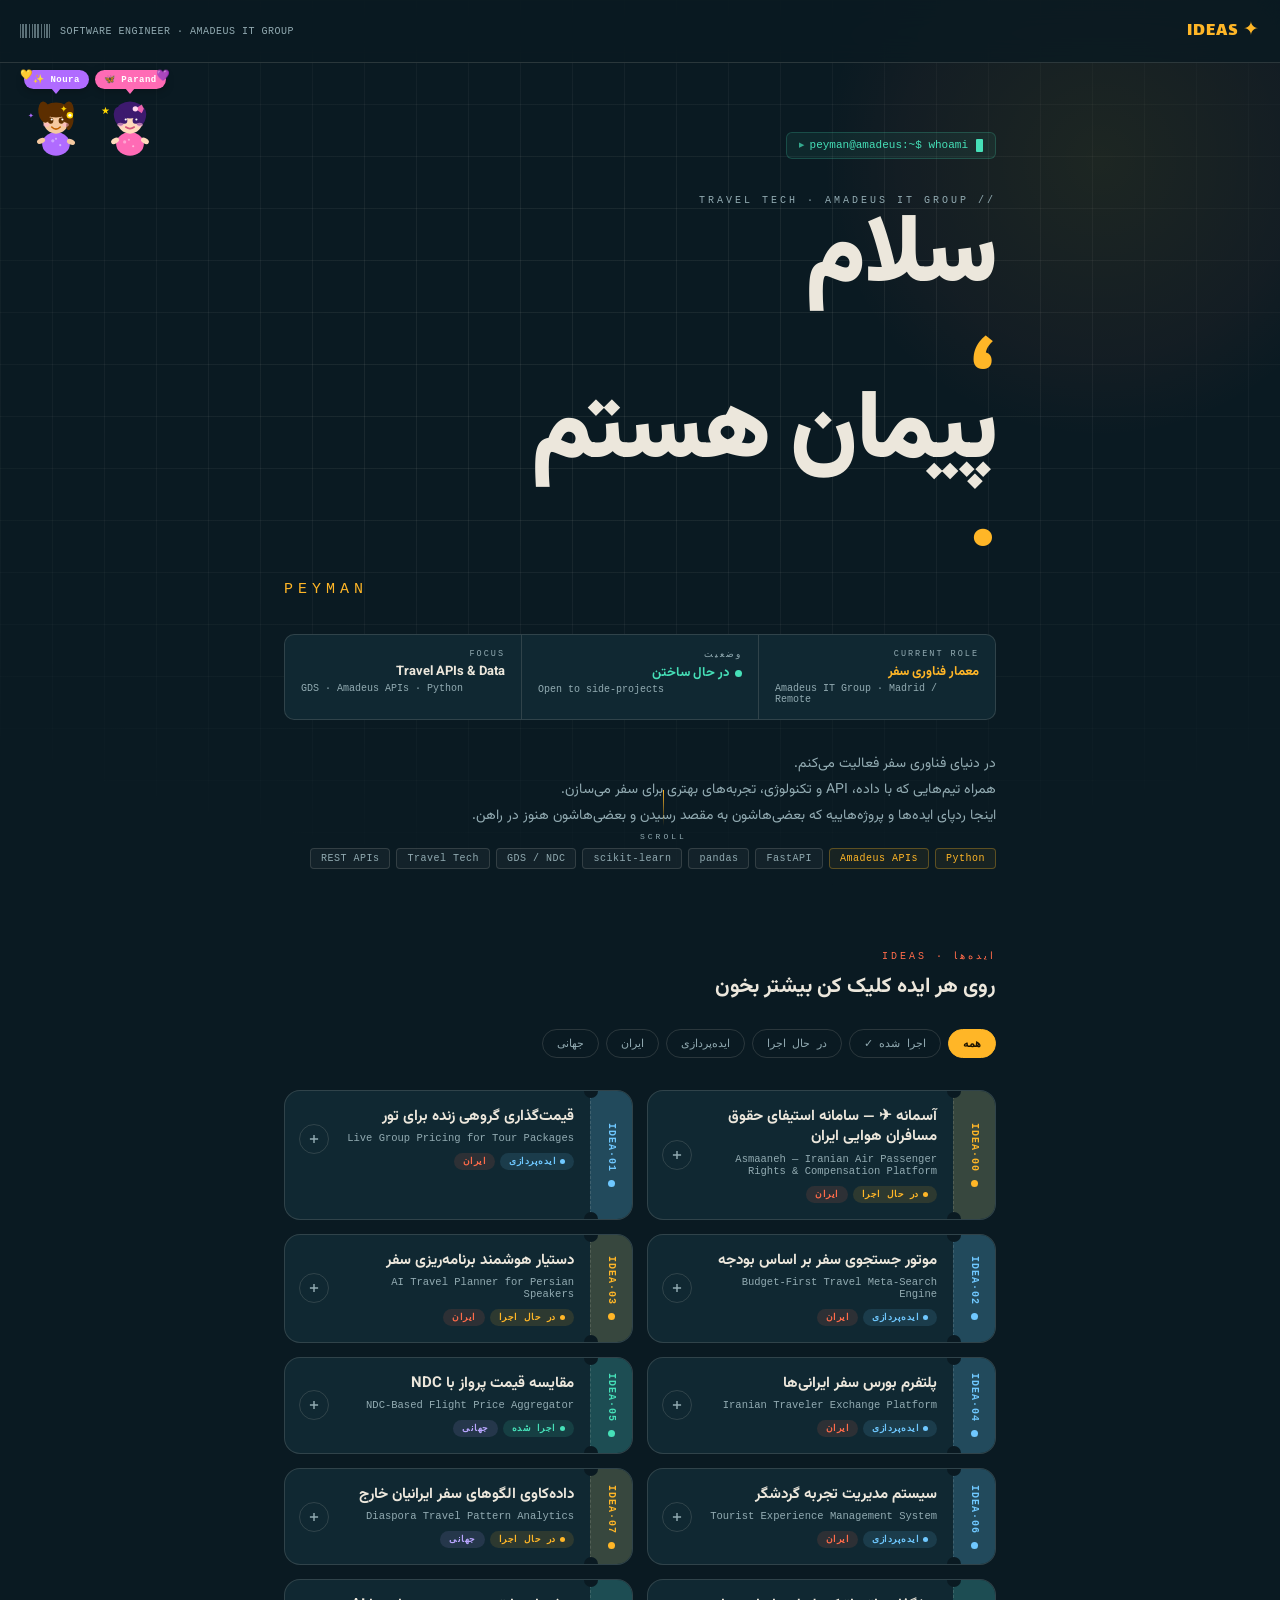
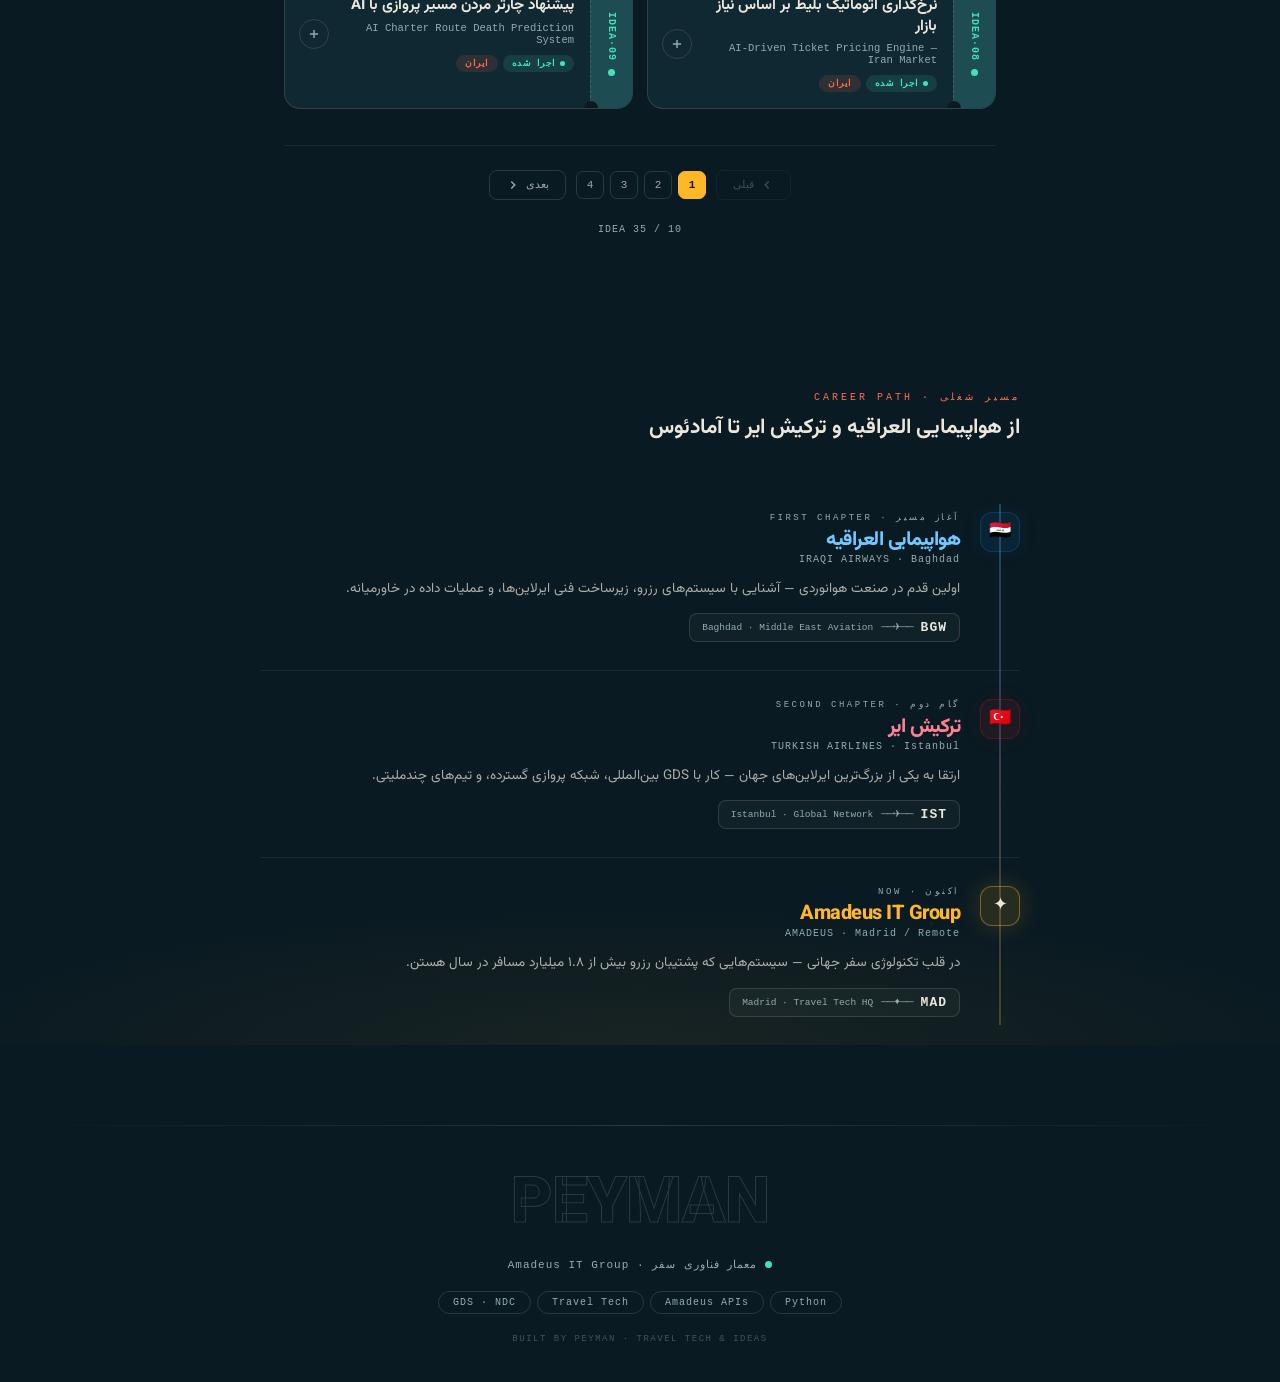
==== commit d31bf35c: "Change girls-row position from bottom to top" ====
--- a/index.html
+++ b/index.html
@@ -408,7 +408,7 @@
     <div class="hero-terminal">
       <span class="hero-terminal-prompt">peyman@amadeus:~$ whoami<span class="hero-terminal-cursor"></span></span>
     </div>
-    <span class="girls-row" style="position:fixed; bottom:24px; right:24px; z-index:200; pointer-events:all;">
+    <span class="girls-row" style="position:fixed; top:70px; left:24px; z-index:200; pointer-events:all;">
           <!-- Parand -->
           <span class="girl-char parand" onclick="openGirlBox('parand')" style="cursor:pointer;">
             <span class="girl-name-tag">Parand 🦋</span>
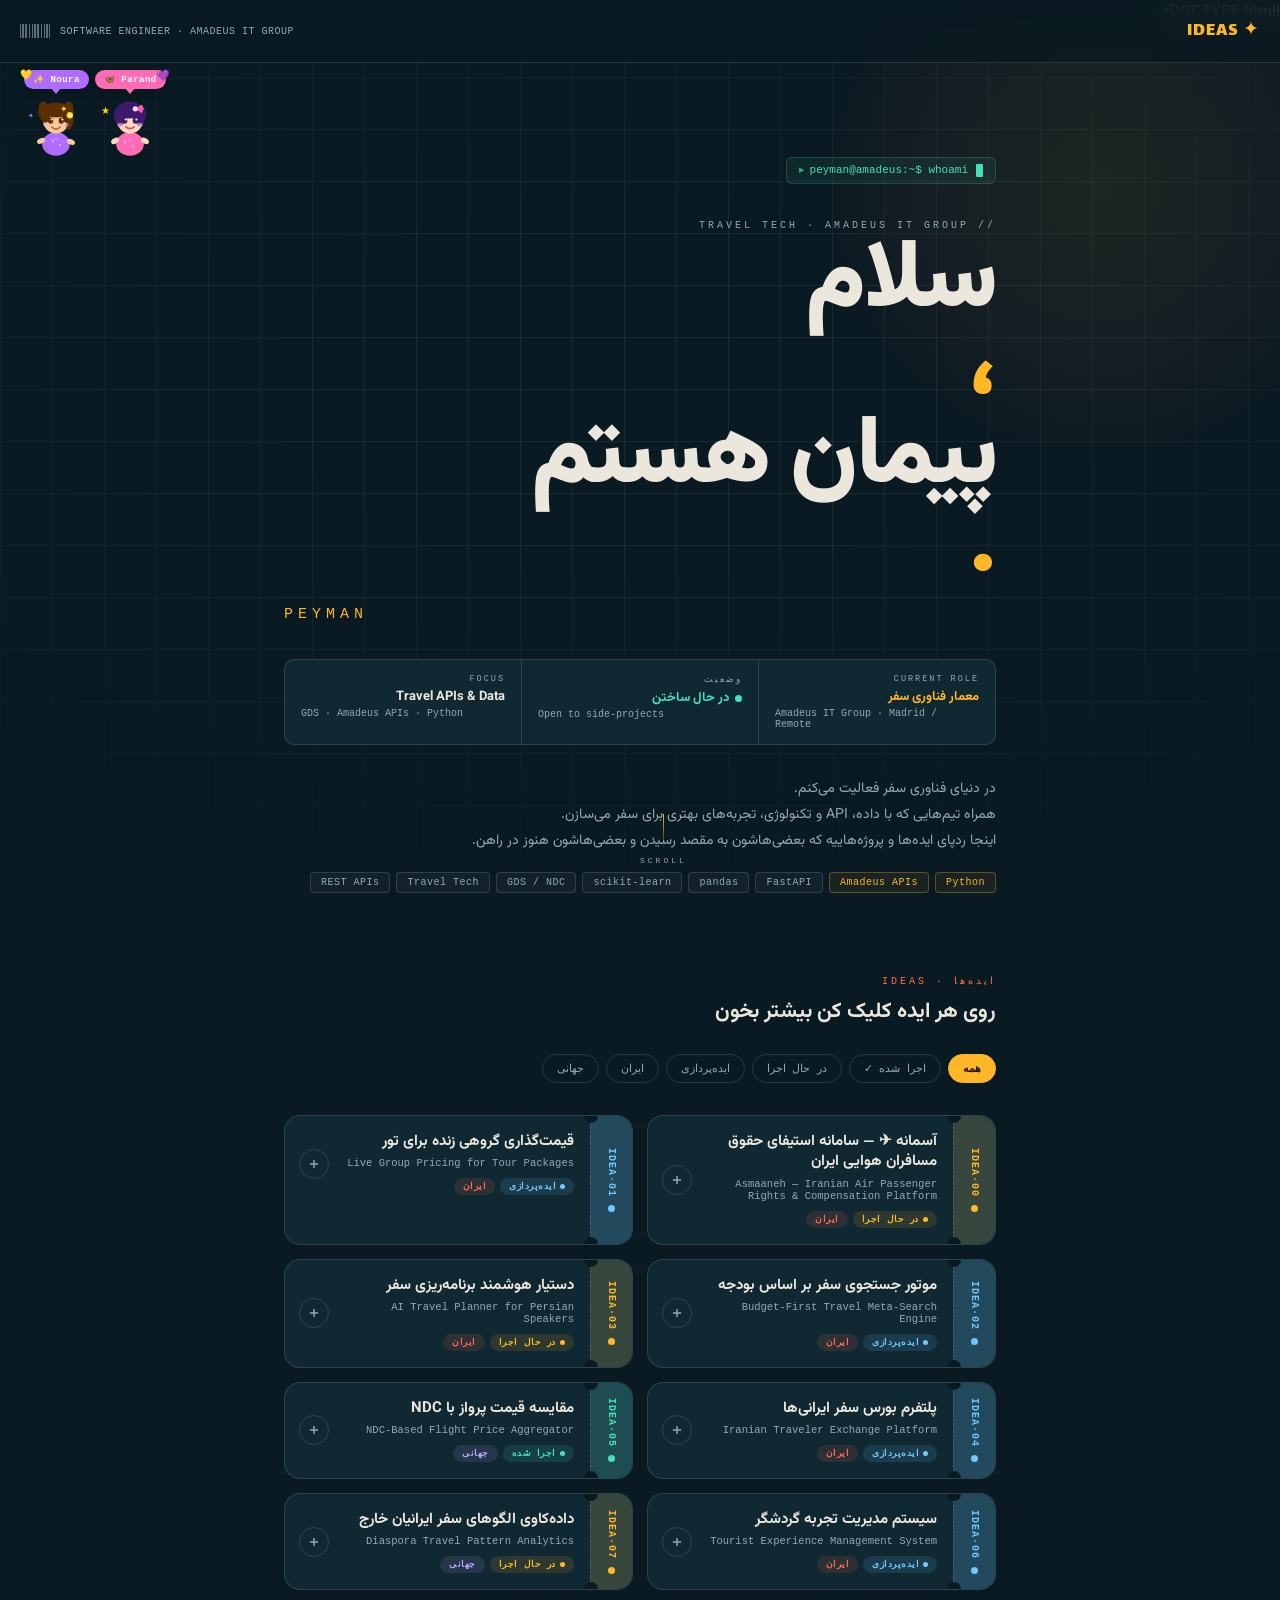
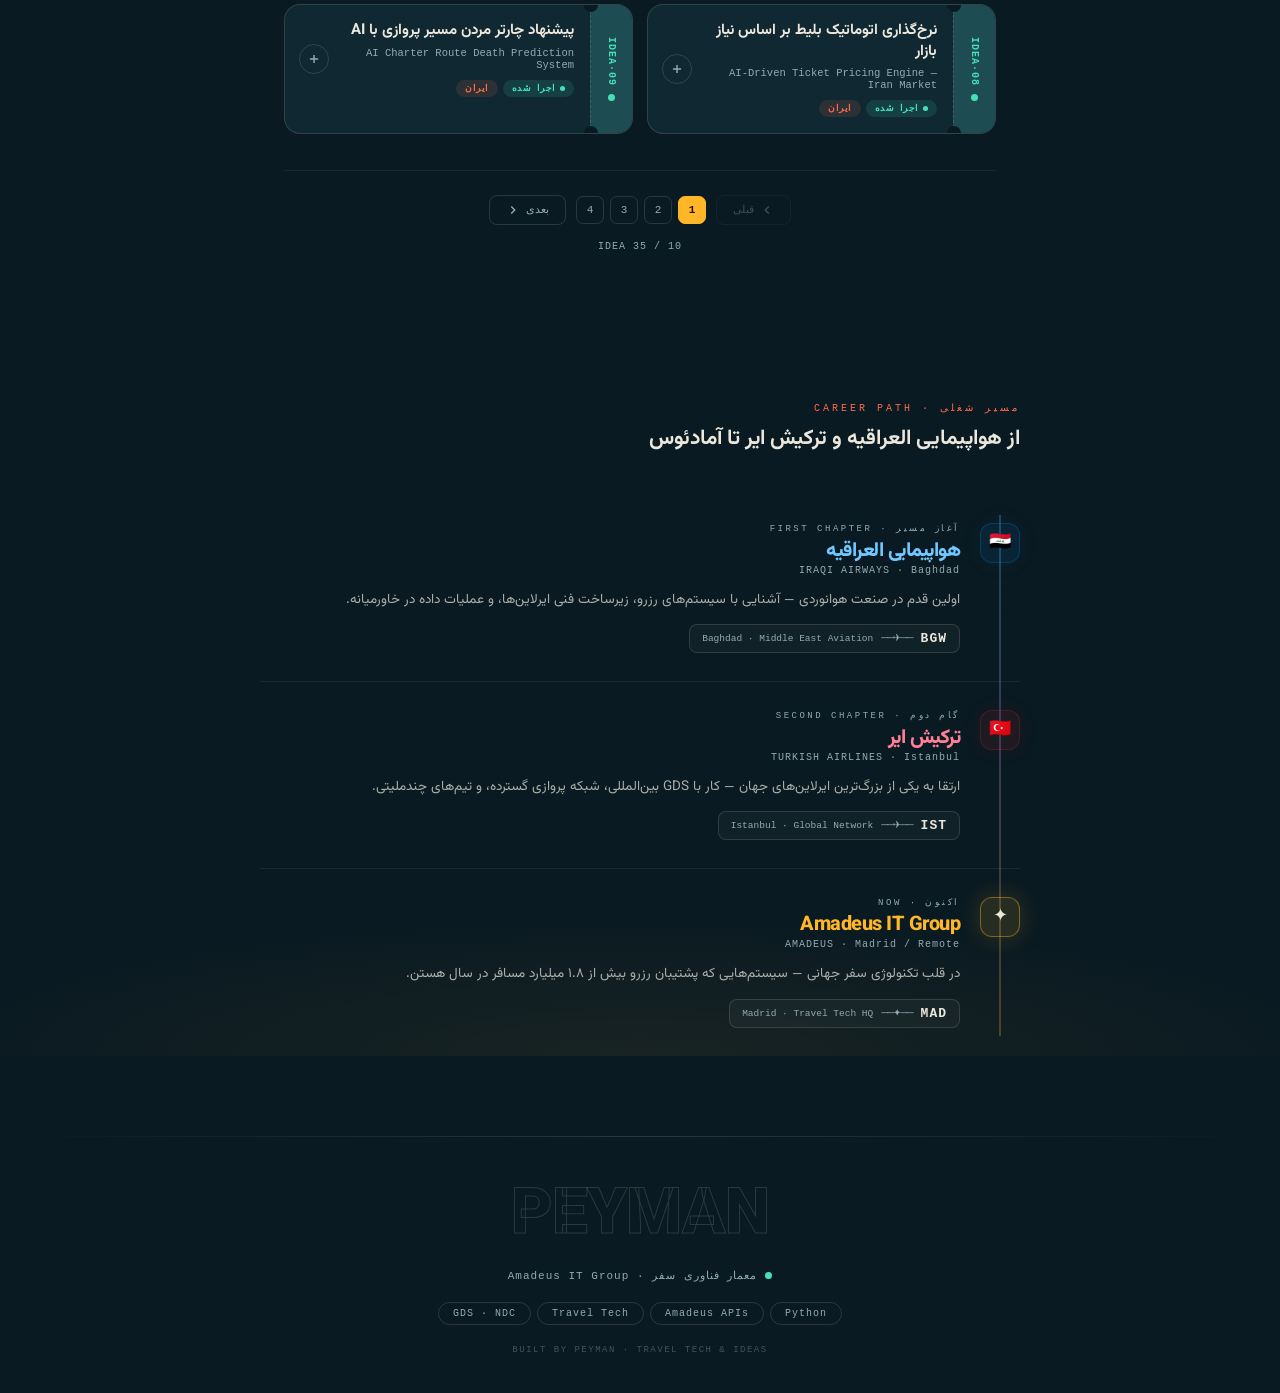
==== commit 2c3e5bcf: "Update index.html" ====
--- a/index.html
+++ b/index.html
@@ -1,4 +1,4 @@
-<!DOCTYPE html>
+!DOCTYPE html>
 <html lang="fa" dir="rtl">
 <head>
 <meta charset="UTF-8">
@@ -1601,8 +1601,18 @@
 <script>
   // ---- GIRL MEMORY BOX ----
   // expose to window for inline onclick handlers
-  const PINS = { parand: '1390', noura: '1394' };
-  // رمزها رو اینجا عوض کن ↑
+  const PINS = {
+    parand: 'bb4d3bd125603e48cf30c795c427afd9da53f3a70482aa98ca3b8bbe1980d021',
+    noura:  '48d3007452360e9b7e6b8ed5c7eab72c2e738bb48c43ffdbcb73ecc8550fd937'
+  };
+
+  // Second-step "gag" PIN for Parand only. Hashed so it can't be read from source.
+  const PARSA_GAG_PIN_HASH = 'a3346b8b4c26feb607f8a40699c934ef426dee5ceebf51f9f7209aa79c08a0da';
+
+  async function hashPin(pin) {
+    const buf = await crypto.subtle.digest('SHA-256', new TextEncoder().encode(pin));
+    return Array.from(new Uint8Array(buf)).map(b => b.toString(16).padStart(2,'0')).join('');
+  }
 
   const CONFIG = {
     parand: {
@@ -1646,6 +1656,7 @@
   let activeGirl = null;
   let pinAttempts = 0;
   let unlocked = { parand: false, noura: false };
+  let gagPinAttempts = 0; // for the parand gag step
 
   const GREETINGS = {
     parand: {
@@ -1674,6 +1685,7 @@
     console.log("openGirlBox called:", girlKey);
     activeGirl = girlKey;
     pinAttempts = 0;
+    gagPinAttempts = 0;
     const cfg = CONFIG[girlKey];
     const box = document.getElementById('girl-modal');
     const overlay = document.getElementById('girl-overlay');
@@ -1690,6 +1702,7 @@
     document.getElementById('gm-pin-input').value = '';
     document.getElementById('gm-pin-error').textContent = '';
     document.getElementById('gm-pin-dots').innerHTML = '<span></span><span></span><span></span><span></span>';
+    resetPinScreenLabel();
 
     // show correct screen
     if (unlocked[girlKey]) {
@@ -1795,11 +1808,58 @@
     document.getElementById('gm-pin-error').textContent = '';
   }
 
-  window.checkPin = function() {
+  function resetPinScreenLabel() {
+    const label = document.querySelector('#gm-pin-screen > div:first-child');
+    if (label) label.textContent = '🔒 رمز چهاررقمی رو وارد کن';
+  }
+
+  window.checkPin = async function() {
     const inp = document.getElementById('gm-pin-input');
     const entered = inp.value;
+    const hashed = await hashPin(entered);
+
+    // Special gag step: only for Parand, only once the real PIN is correctly entered.
+    if (activeGirl === 'parand' && !window.__parandGagPassed) {
+      const correct = PINS[activeGirl];
+      if (hashed === correct) {
+        showParandGagChallenge();
+        return;
+      } else {
+        pinAttempts++;
+        inp.value = '';
+        updatePinDots('');
+        const errEl = document.getElementById('gm-pin-error');
+        errEl.textContent = pinAttempts >= 3 ? 'رمز اشتباهه! 🙈 دوباره امتحان کن' : 'رمز درست نیست 💔';
+        const box = document.getElementById('girl-modal');
+        box.classList.add('shake');
+        setTimeout(() => box.classList.remove('shake'), 500);
+        return;
+      }
+    }
+
+    // Gag step itself: checking the second PIN (1407)
+    if (activeGirl === 'parand' && window.__parandGagPassed === 'awaiting-second') {
+      if (hashed === PARSA_GAG_PIN_HASH) {
+        window.__parandGagPassed = true;
+        unlocked[activeGirl] = true;
+        resetPinScreenLabel();
+        showMemoryScreen(activeGirl);
+      } else {
+        gagPinAttempts++;
+        inp.value = '';
+        updatePinDots('');
+        const errEl = document.getElementById('gm-pin-error');
+        errEl.textContent = 'نه نه، اون رمز درست نبود 😅 دوباره فکر کن!';
+        const box = document.getElementById('girl-modal');
+        box.classList.add('shake');
+        setTimeout(() => box.classList.remove('shake'), 500);
+      }
+      return;
+    }
+
+    // Normal flow (Noura, or anything else)
     const correct = PINS[activeGirl];
-    if (entered === correct) {
+    if (hashed === correct) {
       unlocked[activeGirl] = true;
       showMemoryScreen(activeGirl);
     } else {
@@ -1814,6 +1874,19 @@
     }
   }
 
+  function showParandGagChallenge() {
+    window.__parandGagPassed = 'awaiting-second';
+    const inp = document.getElementById('gm-pin-input');
+    inp.value = '';
+    updatePinDots('');
+    const label = document.querySelector('#gm-pin-screen > div:first-child');
+    if (label) {
+      label.innerHTML = '😏 اِاِاِ! این رمز که رمز پارسا بود!<br>اگه راست می‌گی و واقعاً بابامی،<br>تاریخ تولدمو بزن ببینم باهوشی!';
+    }
+    const errEl = document.getElementById('gm-pin-error');
+    errEl.textContent = '';
+  }
+
   function showMemoryScreen(girlKey) {
     const cfg = CONFIG[girlKey];
     document.getElementById('gm-memory-title').textContent = cfg.memoryTitle;
